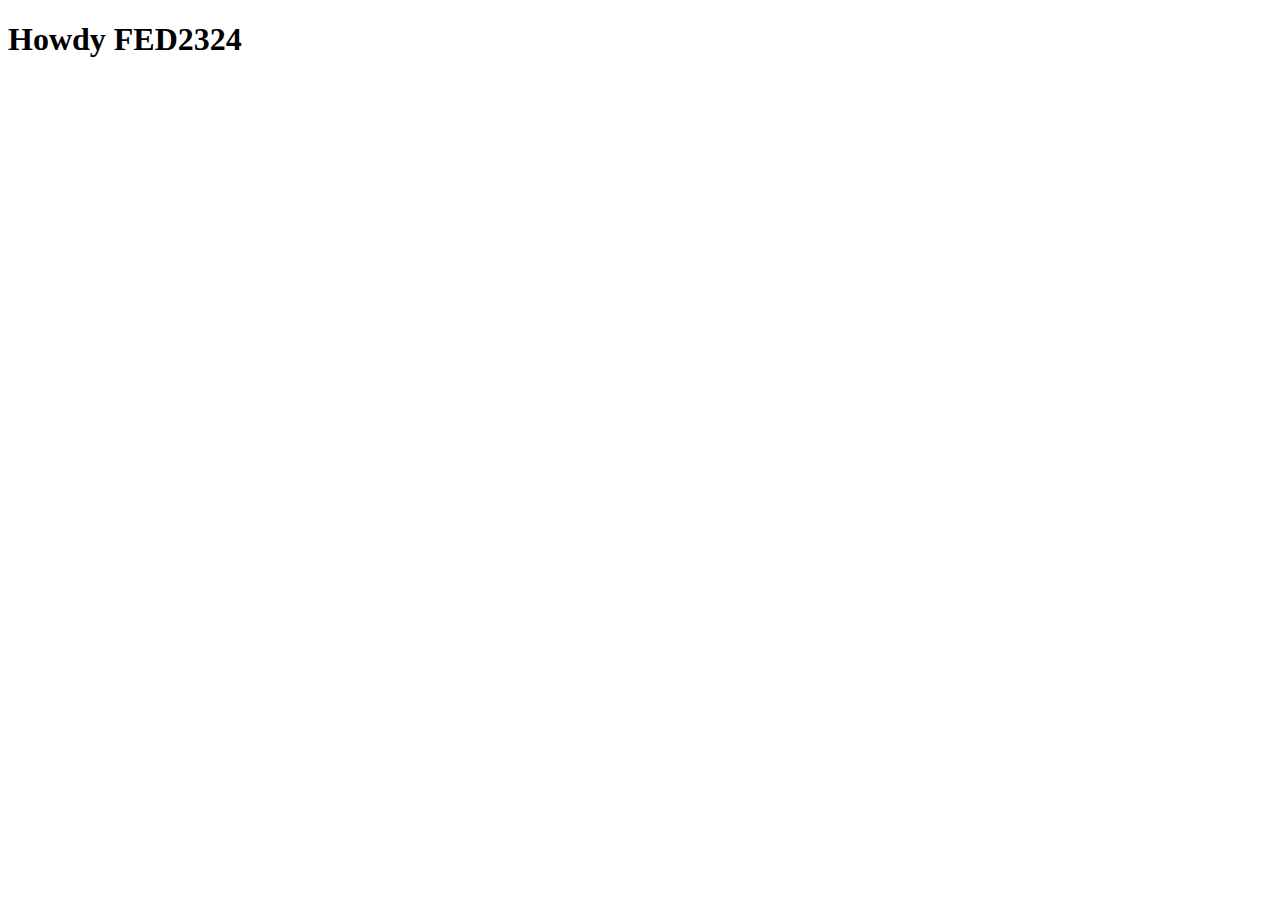
==== index.html @ 27d86e78 "Add files via upload" ====
<!doctype html>
<html lang="nl">
	
<head>
	<meta charset="UTF-8">
	<meta name="author" content="jouw naam">
	<meta name="viewport" content="width=device-width, initial-scale=1">
	
	<title>Howdy FED2324</title>
	
	<link href="styles/style.css" rel="stylesheet">
	<link rel="icon" type="image/svg+xml" href="images/favicon.svg">
</head>

<body>
	<h1>Howdy FED2324</h1>

	<script defer src="scripts/script.js"></script>
</body>
	
</html>
---- styles/style.css ----
/**************/
/* CSS REMEDY */
/**************/
*, *::after, *::before {
  box-sizing:border-box;  
}






/*********************/
/* CUSTOM PROPERTIES */
/*********************/
:root {
	/* startje */
	--color-text:#111;
	--color-background:#eee;
}





/****************/
/* JOUW STYLING */
/****************/

/* jouw code */
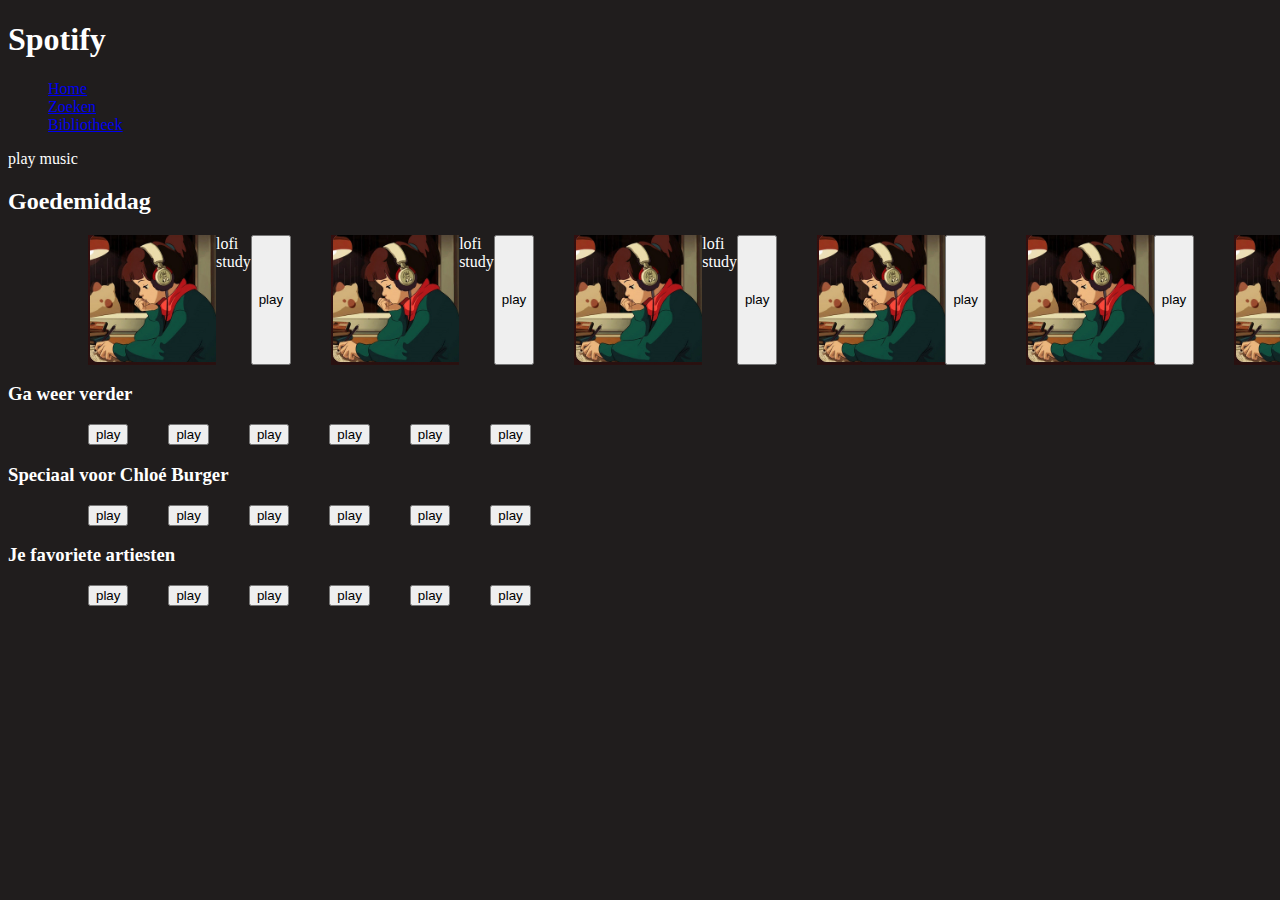
==== commit eef4ca8f: "Add files via upload" ====
--- a/index.html
+++ b/index.html
@@ -1,21 +1,182 @@
 <!doctype html>
 <html lang="nl">
-	
+
 <head>
 	<meta charset="UTF-8">
 	<meta name="author" content="jouw naam">
 	<meta name="viewport" content="width=device-width, initial-scale=1">
-	
-	<title>Howdy FED2324</title>
-	
+
+	<title>Spotify</title>
+
 	<link href="styles/style.css" rel="stylesheet">
 	<link rel="icon" type="image/svg+xml" href="images/favicon.svg">
 </head>
 
 <body>
-	<h1>Howdy FED2324</h1>
+	<header>
+		<h1>Spotify</h1>
+		<nav>
+			<ul>
+				<li>
+					<a href="Home">Home</a>
+				</li>
+				<li>
+					<a href="Zoeken">Zoeken</a>
+				</li>
+				<li>
+					<a href="Bibliotheek">Bibliotheek</a>
+				</li>
+			</ul>
+		</nav>
+		<nav>play music</nav>
+	</header>
+	<main>
+		<h2>Goedemiddag</h2>
+		
+		<ul>
+			<ul>
+				<li><a href="#"></a><img src="images/album-1.png" alt="album-cover-spotify">lofi study</li>
+				<li><button>play</button></li>
+			</ul>
+			<ul>
+				
+				<li><a href="#"></a><img src="images/album-1.png" alt="album-cover-spotify">lofi study</li>
+				<li><button>play</button></li>
+			</ul>
+			<ul>
+				
+				<li><a href="#"></a><img src="images/album-1.png" alt="album-cover-spotify">lofi study</li>
+				<li><button>play</button></li>
+			</ul>
+			<ul>
+				
+				<li><a href="#"></a><img src="images/album-1.png" alt="album-cover-spotify"></li>
+				<li><button>play</button></li>
+			</ul>
+			<ul>
+				
+				<li><a href="#"></a><img src="images/album-1.png" alt="album-cover-spotify"></li>
+				<li><button>play</button></li>
+			</ul>
+			<ul>
+				
+				<li><a href="#"></a><img src="images/album-1.png" alt="album-cover-spotify"></li>
+				<li><button>play</button></li>
+			</ul>
+		</ul>
+
+		<h3>Ga weer verder</h3>
+		<a href="alles weergeven"></a>
+		<ul>
+			<ul>
+				<img src="" alt="">
+				<li><a href="#"></a></li>
+				<li><button>play</button></li>
+			</ul>
+			<ul>
+				<img src="" alt="">
+				<li><a href="#"></a></li>
+				<li><button>play</button></li>
+			</ul>
+			<ul>
+				<img src="" alt="">
+				<li><a href="#"></a></li>
+				<li><button>play</button></li>
+			</ul>
+			<ul>
+				<img src="" alt="">
+				<li><a href="#"></a></li>
+				<li><button>play</button></li>
+			</ul>
+			<ul>
+				<img src="" alt="">
+				<li><a href="#"></a></li>
+				<li><button>play</button></li>
+			</ul>
+			<ul>
+				<img src="" alt="">
+				<li><a href="#"></a></li>
+				<li><button>play</button></li>
+			</ul>
+		</ul>
+
+		<h3>Speciaal voor Chloé Burger</h3>
+		<a href="alles weergeven"></a>
+		<ul>
+			<ul>
+				<img src="" alt="">
+				<li><a href="#"></a></li>
+				<li><button>play</button></li>
+			</ul>
+			<ul>
+				<img src="" alt="">
+				<li><a href="#"></a></li>
+				<li><button>play</button></li>
+			</ul>
+			<ul>
+				<img src="" alt="">
+				<li><a href="#"></a></li>
+				<li><button>play</button></li>
+			</ul>
+			<ul>
+				<img src="" alt="">
+				<li><a href="#"></a></li>
+				<li><button>play</button></li>
+			</ul>
+			<ul>
+				<img src="" alt="">
+				<li><a href="#"></a></li>
+				<li><button>play</button></li>
+			</ul>
+			<ul>
+				<img src="" alt="">
+				<li><a href="#"></a></li>
+				<li><button>play</button></li>
+			</ul>
+		</ul>
+
+		<h3>Je favoriete artiesten</h3>
+		<a href="alles weergeven"></a>
+		<ul>
+			<ul>
+				<img src="" alt="">
+				<li><a href="#"></a></li>
+				<li><button>play</button></li>
+			</ul>
+			<ul>
+				<img src="" alt="">
+				<li><a href="#"></a></li>
+				<li><button>play</button></li>
+			</ul>
+			<ul>
+				<img src="" alt="">
+				<li><a href="#"></a></li>
+				<li><button>play</button></li>
+			</ul>
+			<ul>
+				<img src="" alt="">
+				<li><a href="#"></a></li>
+				<li><button>play</button></li>
+			</ul>
+			<ul>
+				<img src="" alt="">
+				<li><a href="#"></a></li>
+				<li><button>play</button></li>
+			</ul>
+			<ul>
+				<img src="" alt="">
+				<li><a href="#"></a></li>
+				<li><button>play</button></li>
+			</ul>
+		</ul>
+
+	</main>
+	<footer>
+
+	</footer>
+
 
 	<script defer src="scripts/script.js"></script>
 </body>
-	
-</html>
+
+</html>--- a/styles/style.css
+++ b/styles/style.css
@@ -15,8 +15,9 @@
 /*********************/
 :root {
 	/* startje */
-	--color-text:#111;
-	--color-background:#eee;
+	--color-text:white;
+	--color-background:rgb(32, 29, 29);
+
 }
 
 
@@ -29,3 +30,24 @@
 
 /* jouw code */
 
+
+body {
+	background-color:var(--color-background);
+	color:var(--color-text);
+}
+
+
+main ul {
+	display: flex;
+}
+
+
+
+ul ul li {
+	display: flex;
+
+}
+
+li{
+	list-style-type: none;
+}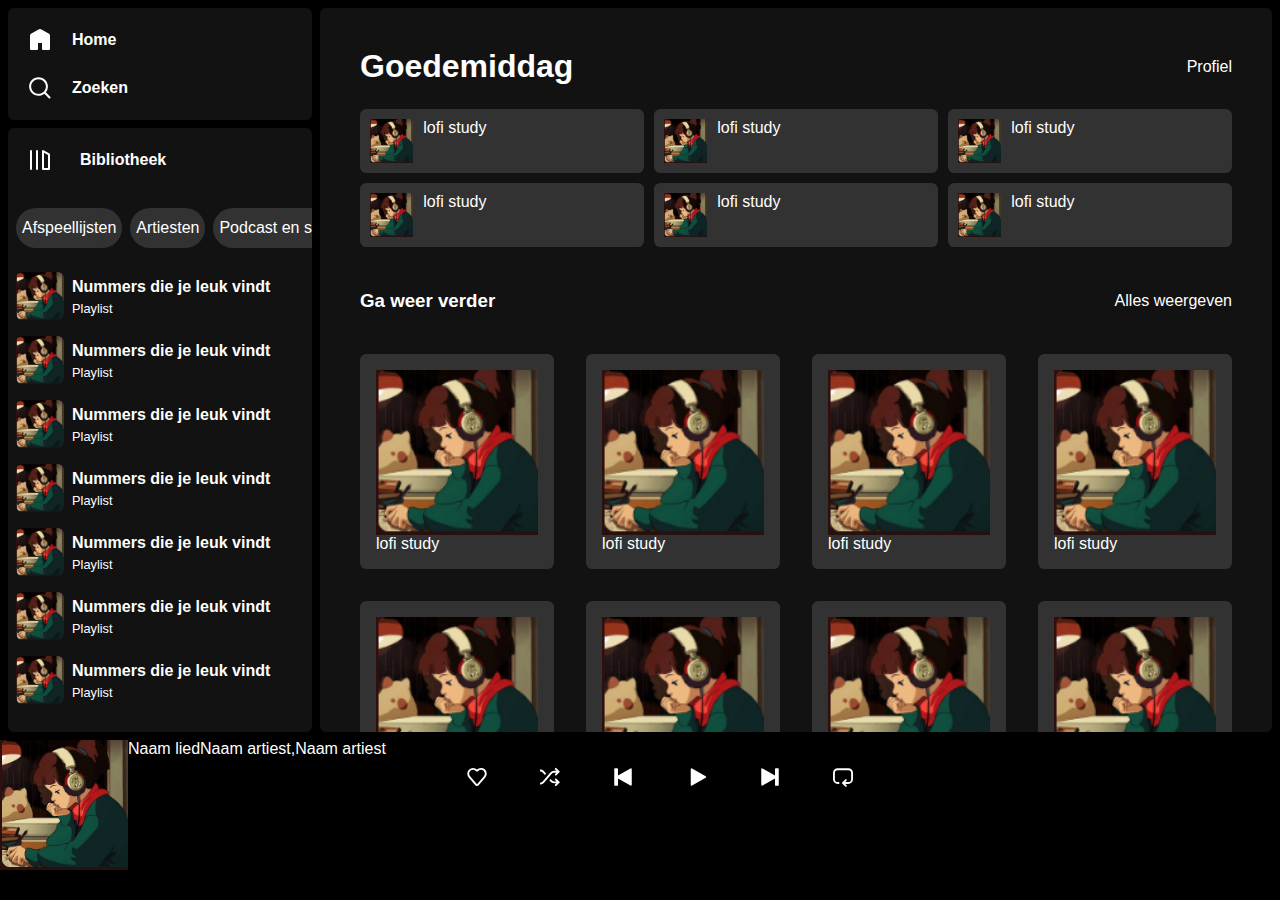
==== commit 716b4b0d: "Add files via upload" ====
--- a/index.html
+++ b/index.html
@@ -3,177 +3,840 @@
 
 <head>
 	<meta charset="UTF-8">
-	<meta name="author" content="jouw naam">
+	<meta name="author" content="Chloé Burger">
 	<meta name="viewport" content="width=device-width, initial-scale=1">
 
-	<title>Spotify</title>
+	<title>Spotify - Web Player: Music for everyone</title>
 
 	<link href="styles/style.css" rel="stylesheet">
 	<link rel="icon" type="image/svg+xml" href="images/favicon.svg">
 </head>
 
 <body>
+
+	<!--Profiel foto hieronder-->
+
+	<!--Profiel foto hierboven-->
 	<header>
-		<h1>Spotify</h1>
+
+
+		<!--<h1 class="visually-hidden">Spotify</h1>-->
 		<nav>
 			<ul>
-				<li>
-					<a href="Home">Home</a>
-				</li>
-				<li>
-					<a href="Zoeken">Zoeken</a>
-				</li>
-				<li>
-					<a href="Bibliotheek">Bibliotheek</a>
+				<!--Navigatie menu pagina's-->
+				<li>
+					<a href="Home">
+						<span>Home</span>
+						<svg data-encore-id="icon" role="img" aria-hidden="true"
+							class="Svg-sc-ytk21e-0 iYxpxA home-active-icon" viewBox="0 0 24 24">
+							<path
+								d="M13.5 1.515a3 3 0 0 0-3 0L3 5.845a2 2 0 0 0-1 1.732V21a1 1 0 0 0 1 1h6a1 1 0 0 0 1-1v-6h4v6a1 1 0 0 0 1 1h6a1 1 0 0 0 1-1V7.577a2 2 0 0 0-1-1.732l-7.5-4.33z">
+							</path>
+						</svg>
+					</a>
+				</li>
+				<li>
+					<a href="Zoeken">
+						<span>Zoeken</span>
+						<svg data-encore-id="icon" role="img" aria-hidden="true"
+							class="Svg-sc-ytk21e-0 iYxpxA search-icon" viewBox="0 0 24 24">
+							<path
+								d="M10.533 1.279c-5.18 0-9.407 4.14-9.407 9.279s4.226 9.279 9.407 9.279c2.234 0 4.29-.77 5.907-2.058l4.353 4.353a1 1 0 1 0 1.414-1.414l-4.344-4.344a9.157 9.157 0 0 0 2.077-5.816c0-5.14-4.226-9.28-9.407-9.28zm-7.407 9.279c0-4.006 3.302-7.28 7.407-7.28s7.407 3.274 7.407 7.28-3.302 7.279-7.407 7.279-7.407-3.273-7.407-7.28z">
+							</path>
+						</svg>
+					</a>
 				</li>
 			</ul>
 		</nav>
-		<nav>play music</nav>
-	</header>
-	<main>
-		<h2>Goedemiddag</h2>
-		
-		<ul>
+
+
+
+		<!-- Navigatie bibliotheek items-->
+		<nav>
+			<h2>
+				<span>Bibliotheek</span>
+				<svg data-encore-id="icon" role="img" aria-hidden="true" viewBox="0 0 24 24"
+					class="Svg-sc-ytk21e-0 iYxpxA">
+					<path
+						d="M14.5 2.134a1 1 0 0 1 1 0l6 3.464a1 1 0 0 1 .5.866V21a1 1 0 0 1-1 1h-6a1 1 0 0 1-1-1V3a1 1 0 0 1 .5-.866zM16 4.732V20h4V7.041l-4-2.309zM3 22a1 1 0 0 1-1-1V3a1 1 0 0 1 2 0v18a1 1 0 0 1-1 1zm6 0a1 1 0 0 1-1-1V3a1 1 0 0 1 2 0v18a1 1 0 0 1-1 1z">
+					</path>
+				</svg>
+			</h2>
+
 			<ul>
-				<li><a href="#"></a><img src="images/album-1.png" alt="album-cover-spotify">lofi study</li>
-				<li><button>play</button></li>
+				<li>
+					<button>Afspeellijsten</button>
+				</li>
+				<li>
+					<button>Artiesten</button>
+				</li>
+				<li>
+					<button>Podcast en shows</button>
+				</li>
+				<li>
+					<button>zoeken</button>
+				</li>
+				<li>
+					<button>Sorteren:</button>
+				</li>
 			</ul>
 			<ul>
-				
-				<li><a href="#"></a><img src="images/album-1.png" alt="album-cover-spotify">lofi study</li>
-				<li><button>play</button></li>
+				<li>
+
+					<a href="#">
+						<h3>Nummers die je leuk vindt</h3>
+						<p>Playlist </p>
+						<img src="images/album-1.png" alt="">
+					</a>
+				</li>
+				<li>
+
+					<a href="#">
+						<h3>Nummers die je leuk vindt</h3>
+						<p>Playlist </p>
+						<img src="images/album-1.png" alt="">
+					</a>
+				</li>
+				<li>
+
+					<a href="#">
+						<h3>Nummers die je leuk vindt</h3>
+						<p>Playlist </p>
+						<img src="images/album-1.png" alt="">
+					</a>
+				</li>
+				<li>
+
+					<a href="#">
+						<h3>Nummers die je leuk vindt</h3>
+						<p>Playlist </p>
+						<img src="images/album-1.png" alt="">
+					</a>
+				</li>
+				<li>
+
+					<a href="#">
+						<h3>Nummers die je leuk vindt</h3>
+						<p>Playlist </p>
+						<img src="images/album-1.png" alt="">
+					</a>
+				</li>
+				<li>
+					<a href="#">
+						<h3>Nummers die je leuk vindt</h3>
+						<p>Playlist </p>
+						<img src="images/album-1.png" alt="">
+					</a>
+				</li>
+				<li>
+					<a href="#">
+						<h3>Nummers die je leuk vindt</h3>
+						<p>Playlist </p>
+						<img src="images/album-1.png" alt="">
+					</a>
+				</li>
+				<li>
+					<a href="#">
+						<h3>Nummers die je leuk vindt</h3>
+						<p>Playlist </p>
+						<img src="images/album-1.png" alt="">
+					</a>
+				</li>
+				<li>
+					<a href="#">
+						<h3>Nummers die je leuk vindt</h3>
+						<p>Playlist </p>
+						<img src="images/album-1.png" alt="">
+					</a>
+				</li>
+				<li>
+					<a href="#">
+						<h3>Nummers die je leuk vindt</h3>
+						<p>Playlist </p>
+						<img src="images/album-1.png" alt="">
+					</a>
+				</li>
+				<li>
+					<a href="#">
+						<h3>Nummers die je leuk vindt</h3>
+						<p>Playlist </p>
+						<img src="images/album-1.png" alt="">
+					</a>
+				</li>
+				<li>
+					<a href="#">
+						<h3>Nummers die je leuk vindt</h3>
+						<p>Playlist </p>
+						<img src="images/album-1.png" alt="">
+					</a>
+				</li>
+				<li>
+
+					<a href="#">
+						<h3>Nummers die je leuk vindt</h3>
+						<p>Playlist </p>
+						<img src="images/album-1.png" alt="">
+					</a>
+				</li>
+				<li>
+
+					<a href="#">
+						<h3>Nummers die je leuk vindt</h3>
+						<p>Playlist </p>
+						<img src="images/album-1.png" alt="">
+					</a>
+				</li>
+				<li>
+
+					<a href="#">
+						<h3>Nummers die je leuk vindt</h3>
+						<p>Playlist </p>
+						<img src="images/album-1.png" alt="">
+					</a>
+				</li>
+				<li>
+
+					<a href="#">
+						<h3>Nummers die je leuk vindt</h3>
+						<p>Playlist </p>
+						<img src="images/album-1.png" alt="">
+					</a>
+				</li>
+				<li>
+
+					<a href="#">
+						<h3>Nummers die je leuk vindt</h3>
+						<p>Playlist </p>
+						<img src="images/album-1.png" alt="">
+					</a>
+				</li>
+				<li>
+
+					<a href="#">
+						<h3>Nummers die je leuk vindt</h3>
+						<p>Playlist </p>
+						<img src="images/album-1.png" alt="">
+					</a>
+				</li>
 			</ul>
-			<ul>
-				
-				<li><a href="#"></a><img src="images/album-1.png" alt="album-cover-spotify">lofi study</li>
-				<li><button>play</button></li>
-			</ul>
-			<ul>
-				
-				<li><a href="#"></a><img src="images/album-1.png" alt="album-cover-spotify"></li>
-				<li><button>play</button></li>
-			</ul>
-			<ul>
-				
-				<li><a href="#"></a><img src="images/album-1.png" alt="album-cover-spotify"></li>
-				<li><button>play</button></li>
-			</ul>
-			<ul>
-				
-				<li><a href="#"></a><img src="images/album-1.png" alt="album-cover-spotify"></li>
-				<li><button>play</button></li>
-			</ul>
+		</nav>
+
+
+	</header>
+
+
+	<main>
+		<!--dagdeel verandert aan de hand van de tijd-->
+		<div>
+			<h2>Goedemiddag</h2>
+			<a href="#">Profiel</a>
+		</div>
+
+		<ul>
+			<!--button werkt niet!!!!!!!!!-->
+			<li>
+				<a href="#"><img src="images/album-1.png" alt="album-cover-spotify">lofi study</a>
+				<button aria-label="play">
+
+					<svg data-encore-id="icon" role="img" aria-hidden="true" viewBox="0 0 16 16"
+						class="Svg-sc-ytk21e-0 kPpCsU">
+						<path
+							d="M3 1.713a.7.7 0 0 1 1.05-.607l10.89 6.288a.7.7 0 0 1 0 1.212L4.05 14.894A.7.7 0 0 1 3 14.288V1.713z">
+						</path>
+					</svg>
+				</button>
+			</li>
+
+			<li>
+				<a href="#"><img src="images/album-1.png" alt="album-cover-spotify">lofi study</a>
+				<button aria-label="play">
+
+					<svg data-encore-id="icon" role="img" aria-hidden="true" viewBox="0 0 16 16"
+						class="Svg-sc-ytk21e-0 kPpCsU">
+						<path
+							d="M3 1.713a.7.7 0 0 1 1.05-.607l10.89 6.288a.7.7 0 0 1 0 1.212L4.05 14.894A.7.7 0 0 1 3 14.288V1.713z">
+						</path>
+					</svg>
+				</button>
+			</li>
+
+			<li>
+				<a href="#"><img src="images/album-1.png" alt="album-cover-spotify">lofi study</a>
+				<button aria-label="play">
+					<svg data-encore-id="icon" role="img" aria-hidden="true" viewBox="0 0 16 16"
+						class="Svg-sc-ytk21e-0 kPpCsU">
+						<path
+							d="M3 1.713a.7.7 0 0 1 1.05-.607l10.89 6.288a.7.7 0 0 1 0 1.212L4.05 14.894A.7.7 0 0 1 3 14.288V1.713z">
+						</path>
+					</svg>
+				</button>
+			</li>
+			<li>
+				<a href="#"><img src="images/album-1.png" alt="album-cover-spotify">lofi study</a>
+				<button aria-label="play">
+					<svg data-encore-id="icon" role="img" aria-hidden="true" viewBox="0 0 16 16"
+						class="Svg-sc-ytk21e-0 kPpCsU">
+						<path
+							d="M3 1.713a.7.7 0 0 1 1.05-.607l10.89 6.288a.7.7 0 0 1 0 1.212L4.05 14.894A.7.7 0 0 1 3 14.288V1.713z">
+						</path>
+					</svg>
+				</button>
+			</li>
+
+			<li>
+				<a href="#"><img src="images/album-1.png" alt="album-cover-spotify">lofi study</a>
+				<button aria-label="play">
+					<svg data-encore-id="icon" role="img" aria-hidden="true" viewBox="0 0 16 16"
+						class="Svg-sc-ytk21e-0 kPpCsU">
+						<path
+							d="M3 1.713a.7.7 0 0 1 1.05-.607l10.89 6.288a.7.7 0 0 1 0 1.212L4.05 14.894A.7.7 0 0 1 3 14.288V1.713z">
+						</path>
+					</svg>
+				</button>
+			</li>
+
+			<li>
+				<a href="#"><img src="images/album-1.png" alt="album-cover-spotify">lofi study</a>
+				<button aria-label="play">
+					<svg data-encore-id="icon" role="img" aria-hidden="true" viewBox="0 0 16 16"
+						class="Svg-sc-ytk21e-0 kPpCsU">
+						<path
+							d="M3 1.713a.7.7 0 0 1 1.05-.607l10.89 6.288a.7.7 0 0 1 0 1.212L4.05 14.894A.7.7 0 0 1 3 14.288V1.713z">
+						</path>
+					</svg>
+				</button>
+			</li>
 		</ul>
 
-		<h3>Ga weer verder</h3>
-		<a href="alles weergeven"></a>
+		<!-- volgende albumoverzicht-->
+		<div>
+			<h3>
+				<a href="#">Ga weer verder</a>
+			</h3>
+			<a href="#">Alles weergeven</a>
+		</div>
+
 		<ul>
-			<ul>
-				<img src="" alt="">
-				<li><a href="#"></a></li>
-				<li><button>play</button></li>
-			</ul>
-			<ul>
-				<img src="" alt="">
-				<li><a href="#"></a></li>
-				<li><button>play</button></li>
-			</ul>
-			<ul>
-				<img src="" alt="">
-				<li><a href="#"></a></li>
-				<li><button>play</button></li>
-			</ul>
-			<ul>
-				<img src="" alt="">
-				<li><a href="#"></a></li>
-				<li><button>play</button></li>
-			</ul>
-			<ul>
-				<img src="" alt="">
-				<li><a href="#"></a></li>
-				<li><button>play</button></li>
-			</ul>
-			<ul>
-				<img src="" alt="">
-				<li><a href="#"></a></li>
-				<li><button>play</button></li>
-			</ul>
+			<li>
+				<a href="#"><img src="images/album-1.png" alt="album-cover-spotify">lofi study</a>
+
+				<button aria-label="play">
+					<svg data-encore-id="icon" role="img" aria-hidden="true" viewBox="0 0 16 16"
+						class="Svg-sc-ytk21e-0 kPpCsU">
+						<path
+							d="M3 1.713a.7.7 0 0 1 1.05-.607l10.89 6.288a.7.7 0 0 1 0 1.212L4.05 14.894A.7.7 0 0 1 3 14.288V1.713z">
+						</path>
+					</svg>
+				</button>
+			</li>
+
+			<li>
+				<a href="#"><img src="images/album-1.png" alt="album-cover-spotify">lofi study</a>
+				<button aria-label="play">
+					<svg data-encore-id="icon" role="img" aria-hidden="true" viewBox="0 0 16 16"
+						class="Svg-sc-ytk21e-0 kPpCsU">
+						<path
+							d="M3 1.713a.7.7 0 0 1 1.05-.607l10.89 6.288a.7.7 0 0 1 0 1.212L4.05 14.894A.7.7 0 0 1 3 14.288V1.713z">
+						</path>
+					</svg>
+				</button>
+			</li>
+
+			<li>
+				<a href="#"><img src="images/album-1.png" alt="album-cover-spotify">lofi study</a>
+				<button aria-label="play">
+					<svg data-encore-id="icon" role="img" aria-hidden="true" viewBox="0 0 16 16"
+						class="Svg-sc-ytk21e-0 kPpCsU">
+						<path
+							d="M3 1.713a.7.7 0 0 1 1.05-.607l10.89 6.288a.7.7 0 0 1 0 1.212L4.05 14.894A.7.7 0 0 1 3 14.288V1.713z">
+						</path>
+					</svg>
+				</button>
+			</li>
+
+			<li>
+				<a href="#"><img src="images/album-1.png" alt="album-cover-spotify">lofi study</a>
+				<button aria-label="play">
+					<svg data-encore-id="icon" role="img" aria-hidden="true" viewBox="0 0 16 16"
+						class="Svg-sc-ytk21e-0 kPpCsU">
+						<path
+							d="M3 1.713a.7.7 0 0 1 1.05-.607l10.89 6.288a.7.7 0 0 1 0 1.212L4.05 14.894A.7.7 0 0 1 3 14.288V1.713z">
+						</path>
+					</svg>
+				</button>
+			</li>
+
+			<li>
+				<a href="#"><img src="images/album-1.png" alt="album-cover-spotify">lofi study</a>
+				<button aria-label="play">
+					<svg data-encore-id="icon" role="img" aria-hidden="true" viewBox="0 0 16 16"
+						class="Svg-sc-ytk21e-0 kPpCsU">
+						<path
+							d="M3 1.713a.7.7 0 0 1 1.05-.607l10.89 6.288a.7.7 0 0 1 0 1.212L4.05 14.894A.7.7 0 0 1 3 14.288V1.713z">
+						</path>
+					</svg>
+				</button>
+			</li>
+
+			<li>
+				<a href="#"><img src="images/album-1.png" alt="album-cover-spotify">lofi study</a>
+				<button aria-label="play">
+					<svg data-encore-id="icon" role="img" aria-hidden="true" viewBox="0 0 16 16"
+						class="Svg-sc-ytk21e-0 kPpCsU">
+						<path
+							d="M3 1.713a.7.7 0 0 1 1.05-.607l10.89 6.288a.7.7 0 0 1 0 1.212L4.05 14.894A.7.7 0 0 1 3 14.288V1.713z">
+						</path>
+					</svg>
+				</button>
+			</li>
+			<li>
+				<a href="#"><img src="images/album-1.png" alt="album-cover-spotify">lofi study</a>
+				<button aria-label="play">
+					<svg data-encore-id="icon" role="img" aria-hidden="true" viewBox="0 0 16 16"
+						class="Svg-sc-ytk21e-0 kPpCsU">
+						<path
+							d="M3 1.713a.7.7 0 0 1 1.05-.607l10.89 6.288a.7.7 0 0 1 0 1.212L4.05 14.894A.7.7 0 0 1 3 14.288V1.713z">
+						</path>
+					</svg>
+				</button>
+			</li>
+			<li>
+				<a href="#"><img src="images/album-1.png" alt="album-cover-spotify">lofi study</a>
+				<button aria-label="play">
+					<svg data-encore-id="icon" role="img" aria-hidden="true" viewBox="0 0 16 16"
+						class="Svg-sc-ytk21e-0 kPpCsU">
+						<path
+							d="M3 1.713a.7.7 0 0 1 1.05-.607l10.89 6.288a.7.7 0 0 1 0 1.212L4.05 14.894A.7.7 0 0 1 3 14.288V1.713z">
+						</path>
+					</svg>
+				</button>
+			</li>
 		</ul>
 
-		<h3>Speciaal voor Chloé Burger</h3>
-		<a href="alles weergeven"></a>
+
+		<div>
+			<a href="#">Speciaal voor Chloé</a>
+
+			<a href="#">Alles weergeven</a>
+		</div>
+
 		<ul>
-			<ul>
-				<img src="" alt="">
-				<li><a href="#"></a></li>
-				<li><button>play</button></li>
-			</ul>
-			<ul>
-				<img src="" alt="">
-				<li><a href="#"></a></li>
-				<li><button>play</button></li>
-			</ul>
-			<ul>
-				<img src="" alt="">
-				<li><a href="#"></a></li>
-				<li><button>play</button></li>
-			</ul>
-			<ul>
-				<img src="" alt="">
-				<li><a href="#"></a></li>
-				<li><button>play</button></li>
-			</ul>
-			<ul>
-				<img src="" alt="">
-				<li><a href="#"></a></li>
-				<li><button>play</button></li>
-			</ul>
-			<ul>
-				<img src="" alt="">
-				<li><a href="#"></a></li>
-				<li><button>play</button></li>
-			</ul>
+			<li>
+				<a href="#"><img src="images/album-1.png" alt="album-cover-spotify">lofi study</a>
+				<button aria-label="play">
+					<svg data-encore-id="icon" role="img" aria-hidden="true" viewBox="0 0 16 16"
+						class="Svg-sc-ytk21e-0 kPpCsU">
+						<path
+							d="M3 1.713a.7.7 0 0 1 1.05-.607l10.89 6.288a.7.7 0 0 1 0 1.212L4.05 14.894A.7.7 0 0 1 3 14.288V1.713z">
+						</path>
+					</svg>
+				</button>
+			</li>
+
+			<li>
+				<a href="#"><img src="images/album-1.png" alt="album-cover-spotify">lofi study</a>
+				<button aria-label="play">
+					<svg data-encore-id="icon" role="img" aria-hidden="true" viewBox="0 0 16 16"
+						class="Svg-sc-ytk21e-0 kPpCsU">
+						<path
+							d="M3 1.713a.7.7 0 0 1 1.05-.607l10.89 6.288a.7.7 0 0 1 0 1.212L4.05 14.894A.7.7 0 0 1 3 14.288V1.713z">
+						</path>
+					</svg>
+				</button>
+			</li>
+
+			<li>
+				<a href="#"><img src="images/album-1.png" alt="album-cover-spotify">lofi study</a>
+				<button aria-label="play">
+					<svg data-encore-id="icon" role="img" aria-hidden="true" viewBox="0 0 16 16"
+						class="Svg-sc-ytk21e-0 kPpCsU">
+						<path
+							d="M3 1.713a.7.7 0 0 1 1.05-.607l10.89 6.288a.7.7 0 0 1 0 1.212L4.05 14.894A.7.7 0 0 1 3 14.288V1.713z">
+						</path>
+					</svg>
+				</button>
+			</li>
+
+			<li>
+				<a href="#"><img src="images/album-1.png" alt="album-cover-spotify">lofi study</a>
+				<button aria-label="play">
+					<svg data-encore-id="icon" role="img" aria-hidden="true" viewBox="0 0 16 16"
+						class="Svg-sc-ytk21e-0 kPpCsU">
+						<path
+							d="M3 1.713a.7.7 0 0 1 1.05-.607l10.89 6.288a.7.7 0 0 1 0 1.212L4.05 14.894A.7.7 0 0 1 3 14.288V1.713z">
+						</path>
+					</svg>
+				</button>
+			</li>
+
+			<li>
+				<a href="#"><img src="images/album-1.png" alt="album-cover-spotify">lofi study</a>
+				<button aria-label="play">
+					<svg data-encore-id="icon" role="img" aria-hidden="true" viewBox="0 0 16 16"
+						class="Svg-sc-ytk21e-0 kPpCsU">
+						<path
+							d="M3 1.713a.7.7 0 0 1 1.05-.607l10.89 6.288a.7.7 0 0 1 0 1.212L4.05 14.894A.7.7 0 0 1 3 14.288V1.713z">
+						</path>
+					</svg>
+				</button>
+			</li>
+
+			<li>
+				<a href="#"><img src="images/album-1.png" alt="album-cover-spotify">lofi study</a>
+				<button aria-label="play">
+					<svg data-encore-id="icon" role="img" aria-hidden="true" viewBox="0 0 16 16"
+						class="Svg-sc-ytk21e-0 kPpCsU">
+						<path
+							d="M3 1.713a.7.7 0 0 1 1.05-.607l10.89 6.288a.7.7 0 0 1 0 1.212L4.05 14.894A.7.7 0 0 1 3 14.288V1.713z">
+						</path>
+					</svg>
+				</button>
+			</li>
+
+			<li>
+				<a href="#"><img src="images/album-1.png" alt="album-cover-spotify">lofi study</a>
+				<button aria-label="play">
+					<svg data-encore-id="icon" role="img" aria-hidden="true" viewBox="0 0 16 16"
+						class="Svg-sc-ytk21e-0 kPpCsU">
+						<path
+							d="M3 1.713a.7.7 0 0 1 1.05-.607l10.89 6.288a.7.7 0 0 1 0 1.212L4.05 14.894A.7.7 0 0 1 3 14.288V1.713z">
+						</path>
+					</svg>
+				</button>
+			</li>
+
+			<li>
+				<a href="#"><img src="images/album-1.png" alt="album-cover-spotify">lofi study</a>
+				<button aria-label="play">
+					<svg data-encore-id="icon" role="img" aria-hidden="true" viewBox="0 0 16 16"
+						class="Svg-sc-ytk21e-0 kPpCsU">
+						<path
+							d="M3 1.713a.7.7 0 0 1 1.05-.607l10.89 6.288a.7.7 0 0 1 0 1.212L4.05 14.894A.7.7 0 0 1 3 14.288V1.713z">
+						</path>
+					</svg>
+				</button>
+			</li>
 		</ul>
 
-		<h3>Je favoriete artiesten</h3>
-		<a href="alles weergeven"></a>
+		<div>
+			<a href="#">Je favoriete artiesten</a>
+
+			<a href="#">Alles weergeven</a>
+		</div>
+
 		<ul>
-			<ul>
-				<img src="" alt="">
-				<li><a href="#"></a></li>
-				<li><button>play</button></li>
-			</ul>
-			<ul>
-				<img src="" alt="">
-				<li><a href="#"></a></li>
-				<li><button>play</button></li>
-			</ul>
-			<ul>
-				<img src="" alt="">
-				<li><a href="#"></a></li>
-				<li><button>play</button></li>
-			</ul>
-			<ul>
-				<img src="" alt="">
-				<li><a href="#"></a></li>
-				<li><button>play</button></li>
-			</ul>
-			<ul>
-				<img src="" alt="">
-				<li><a href="#"></a></li>
-				<li><button>play</button></li>
-			</ul>
-			<ul>
-				<img src="" alt="">
-				<li><a href="#"></a></li>
-				<li><button>play</button></li>
-			</ul>
+			<li>
+				<a href="#"><img src="images/album-1.png" alt="album-cover-spotify">lofi study</a>
+				<button aria-label="play">
+					<svg data-encore-id="icon" role="img" aria-hidden="true" viewBox="0 0 16 16"
+						class="Svg-sc-ytk21e-0 kPpCsU">
+						<path
+							d="M3 1.713a.7.7 0 0 1 1.05-.607l10.89 6.288a.7.7 0 0 1 0 1.212L4.05 14.894A.7.7 0 0 1 3 14.288V1.713z">
+						</path>
+					</svg>
+				</button>
+			</li>
+
+			<li>
+				<a href="#"><img src="images/album-1.png" alt="album-cover-spotify">lofi study</a>
+				<button aria-label="play">
+					<svg data-encore-id="icon" role="img" aria-hidden="true" viewBox="0 0 16 16"
+						class="Svg-sc-ytk21e-0 kPpCsU">
+						<path
+							d="M3 1.713a.7.7 0 0 1 1.05-.607l10.89 6.288a.7.7 0 0 1 0 1.212L4.05 14.894A.7.7 0 0 1 3 14.288V1.713z">
+						</path>
+					</svg>
+				</button>
+			</li>
+
+			<li>
+				<a href="#"><img src="images/album-1.png" alt="album-cover-spotify">lofi study</a>
+				<button aria-label="play">
+					<svg data-encore-id="icon" role="img" aria-hidden="true" viewBox="0 0 16 16"
+						class="Svg-sc-ytk21e-0 kPpCsU">
+						<path
+							d="M3 1.713a.7.7 0 0 1 1.05-.607l10.89 6.288a.7.7 0 0 1 0 1.212L4.05 14.894A.7.7 0 0 1 3 14.288V1.713z">
+						</path>
+					</svg>
+				</button>
+			</li>
+
+			<li>
+				<a href="#"><img src="images/album-1.png" alt="album-cover-spotify">lofi study</a>
+				<button aria-label="play">
+					<svg data-encore-id="icon" role="img" aria-hidden="true" viewBox="0 0 16 16"
+						class="Svg-sc-ytk21e-0 kPpCsU">
+						<path
+							d="M3 1.713a.7.7 0 0 1 1.05-.607l10.89 6.288a.7.7 0 0 1 0 1.212L4.05 14.894A.7.7 0 0 1 3 14.288V1.713z">
+						</path>
+					</svg>
+				</button>
+			</li>
+
+			<li>
+				<a href="#"><img src="images/album-1.png" alt="album-cover-spotify">lofi study</a>
+				<button aria-label="play">
+					<svg data-encore-id="icon" role="img" aria-hidden="true" viewBox="0 0 16 16"
+						class="Svg-sc-ytk21e-0 kPpCsU">
+						<path
+							d="M3 1.713a.7.7 0 0 1 1.05-.607l10.89 6.288a.7.7 0 0 1 0 1.212L4.05 14.894A.7.7 0 0 1 3 14.288V1.713z">
+						</path>
+					</svg>
+				</button>
+			</li>
+
+			<li>
+				<a href="#"><img src="images/album-1.png" alt="album-cover-spotify">lofi study</a>
+				<button aria-label="play">
+					<svg data-encore-id="icon" role="img" aria-hidden="true" viewBox="0 0 16 16"
+						class="Svg-sc-ytk21e-0 kPpCsU">
+						<path
+							d="M3 1.713a.7.7 0 0 1 1.05-.607l10.89 6.288a.7.7 0 0 1 0 1.212L4.05 14.894A.7.7 0 0 1 3 14.288V1.713z">
+						</path>
+					</svg>
+				</button>
+			</li>
+
+			<li>
+				<a href="#"><img src="images/album-1.png" alt="album-cover-spotify">lofi study</a>
+				<button aria-label="play">
+					<svg data-encore-id="icon" role="img" aria-hidden="true" viewBox="0 0 16 16"
+						class="Svg-sc-ytk21e-0 kPpCsU">
+						<path
+							d="M3 1.713a.7.7 0 0 1 1.05-.607l10.89 6.288a.7.7 0 0 1 0 1.212L4.05 14.894A.7.7 0 0 1 3 14.288V1.713z">
+						</path>
+					</svg>
+				</button>
+			</li>
+
+			<li>
+				<a href="#"><img src="images/album-1.png" alt="album-cover-spotify">lofi study</a>
+				<button aria-label="play">
+					<svg data-encore-id="icon" role="img" aria-hidden="true" viewBox="0 0 16 16"
+						class="Svg-sc-ytk21e-0 kPpCsU">
+						<path
+							d="M3 1.713a.7.7 0 0 1 1.05-.607l10.89 6.288a.7.7 0 0 1 0 1.212L4.05 14.894A.7.7 0 0 1 3 14.288V1.713z">
+						</path>
+					</svg>
+				</button>
+			</li>
 		</ul>
 
+		<footer>
+			<!--  5e ul lijst -->
+			<section>
+				<h3>Bedrijf</h3>
+				<ul>
+					<li>
+						<a href="#">Info</a>
+					</li>
+					<li>
+						<a href="#">Vacatures</a>
+					</li>
+					<li>
+						<a href="#">For the Record</a>
+					</li>
+				</ul>
+			</section>
+
+
+			<!--  6e ul lijst -->
+			<section>
+				<h3>Community's</h3>
+				<ul>
+					<li>
+						<a href="#">Artiestenservices</a>
+					</li>
+					<li>
+						<a href="#">Ontwikkelaars</a>
+					</li>
+					<li>
+						<a href="#">Reclame</a>
+					</li>
+					<li>
+						<a href="#">Investeerders</a>
+					</li>
+					<li>
+						<a href="#">Leveranciers</a>
+					</li>
+				</ul>
+			</section>
+
+
+			<!--  7e ul lijst -->
+			<section>
+				<h3>Handige links</h3>
+				<ul>
+					<li>
+						<a href="#">Ondersteuning</a>
+					</li>
+					<li>
+						<a href="#">Gratis mobiele app</a>
+					</li>
+				</ul>
+			</section>
+
+
+			<!--  8e ul lijst -->
+			<section>
+				<h3 class="visually-hidden">Social's</h3>
+				<ul>
+					<li>
+						<button>
+							<svg role="img" height="16" width="16" aria-hidden="true" viewBox="0 0 16 16"
+								data-encore-id="icon" class="Svg-sc-ytk21e-0 hOjEcl">
+								<path
+									d="M8 1.44c2.136 0 2.389.009 3.233.047.78.036 1.203.166 1.485.276.348.128.663.332.921.598.266.258.47.573.599.921.11.282.24.706.275 1.485.039.844.047 1.097.047 3.233s-.008 2.389-.047 3.232c-.035.78-.166 1.204-.275 1.486a2.654 2.654 0 01-1.518 1.518c-.282.11-.706.24-1.486.275-.843.039-1.097.047-3.233.047s-2.39-.008-3.232-.047c-.78-.035-1.204-.165-1.486-.275a2.477 2.477 0 01-.921-.599 2.477 2.477 0 01-.599-.92c-.11-.282-.24-.706-.275-1.486-.038-.844-.047-1.096-.047-3.232s.009-2.39.047-3.233c.036-.78.166-1.203.275-1.485.129-.348.333-.663.599-.921a2.49 2.49 0 01.92-.599c.283-.11.707-.24 1.487-.275.843-.038 1.096-.047 3.232-.047L8 1.441zm.001-1.442c-2.172 0-2.445.01-3.298.048-.854.04-1.435.176-1.943.373a3.928 3.928 0 00-1.417.923c-.407.4-.722.883-.923 1.417-.198.508-.333 1.09-.372 1.942C.01 5.552 0 5.826 0 8c0 2.172.01 2.445.048 3.298.04.853.174 1.433.372 1.941.2.534.516 1.017.923 1.417.4.407.883.722 1.417.923.508.198 1.09.333 1.942.372.852.039 1.126.048 3.299.048 2.172 0 2.445-.01 3.298-.048.853-.04 1.433-.174 1.94-.372a4.087 4.087 0 002.34-2.34c.199-.508.334-1.09.373-1.942.039-.851.048-1.125.048-3.298s-.01-2.445-.048-3.298c-.04-.853-.174-1.433-.372-1.94a3.924 3.924 0 00-.923-1.418A3.928 3.928 0 0013.24.42c-.508-.197-1.09-.333-1.942-.371-.851-.041-1.125-.05-3.298-.05l.001-.001z">
+								</path>
+								<path
+									d="M8 3.892a4.108 4.108 0 100 8.216 4.108 4.108 0 000-8.216zm0 6.775a2.668 2.668 0 110-5.335 2.668 2.668 0 010 5.335zm4.27-5.978a.96.96 0 100-1.92.96.96 0 000 1.92z">
+								</path>
+							</svg>
+						</button>
+					</li>
+					<li>
+						<button>
+							<svg role="img" height="16" width="16" aria-hidden="true" viewBox="0 0 16 16"
+								data-encore-id="icon" class="Svg-sc-ytk21e-0 hOjEcl">
+								<path
+									d="M13.54 3.889a2.968 2.968 0 001.333-1.683 5.937 5.937 0 01-1.929.738 2.992 2.992 0 00-.996-.706 2.98 2.98 0 00-1.218-.254 2.92 2.92 0 00-2.143.889 2.929 2.929 0 00-.889 2.15c0 .212.027.442.08.691a8.475 8.475 0 01-3.484-.932A8.536 8.536 0 011.532 2.54a2.993 2.993 0 00-.413 1.523c0 .519.12 1 .361 1.445.24.445.57.805.988 1.08a2.873 2.873 0 01-1.373-.374v.04c0 .725.23 1.365.69 1.92a2.97 2.97 0 001.739 1.048 2.937 2.937 0 01-1.365.056 2.94 2.94 0 001.063 1.5 2.945 2.945 0 001.77.603 5.944 5.944 0 01-3.77 1.302c-.243 0-.484-.016-.722-.048A8.414 8.414 0 005.15 14c.905 0 1.763-.12 2.572-.361.81-.24 1.526-.57 2.147-.988a9.044 9.044 0 001.683-1.46c.5-.556.911-1.155 1.234-1.798a9.532 9.532 0 00.738-1.988 8.417 8.417 0 00.246-2.429 6.177 6.177 0 001.508-1.563c-.56.249-1.14.407-1.738.476z">
+								</path>
+							</svg>
+						</button>
+					</li>
+					<li>
+						<button>
+							<svg role="img" height="16" width="16" aria-hidden="true" viewBox="0 0 16 16"
+								data-encore-id="icon" class="Svg-sc-ytk21e-0 haNxPq">
+								<path
+									d="M16 8a8 8 0 10-9.25 7.903v-5.59H4.719V8H6.75V6.237c0-2.005 1.194-3.112 3.022-3.112.875 0 1.79.156 1.79.156V5.25h-1.008c-.994 0-1.304.617-1.304 1.25V8h2.219l-.355 2.313H9.25v5.59A8.002 8.002 0 0016 8z">
+								</path>
+							</svg>
+						</button>
+					</li>
+				</ul>
+			</section>
+			<section>
+				<h3 class="visually-hidden">belangrijk gedoe</h3>
+				<ul>
+					<li>
+						<a href="#">Juridisch</a>
+					</li>
+					<li>
+						<a href="#">Privacycentrum</a>
+					</li>
+					<li>
+						<a href="#">Privacybeleid</a>
+					</li>
+					<li>
+						<a href="#">Cookie-instellingen</a>
+					</li>
+					<li>
+						<a href="#">Over advertenties</a>
+					</li>
+					<li>
+						<p>&copy; 2023 Spotify AB</p>
+					</li>
+					<li>
+						<a href="#">Toegankelijkheid</a>
+					</li>
+				</ul>
+			</section>
+
+		</footer>
+
+		<!--hier komt een lijn  -->
+
+
+
+
 	</main>
-	<footer>
-
-	</footer>
+
+	<form>
+		<!--extra pop up menu klikken album-->
+		<ul>
+			<li>
+				<img src="images/album-1.png" alt="album-cover-spotify"><a href="#">Naam lied</a>
+				<a href="#">Naam artiest,</a>
+				<a href=#">Naam artiest</a>
+			</li>
+		</ul>
+
+		<!--button in de vorm van een hart-->
+		<ul>
+			<li>
+				<button aria-checked="false" data-testid="add-button"
+					class="Button-sc-1dqy6lx-0 lhGroS control-button control-button-heart"
+					aria-label="Opslaan in Bibliotheek" data-encore-id="buttonTertiary">
+					<span aria-hidden="true" class="IconWrapper__Wrapper-sc-16usrgb-0 hYdsxw">
+						<svg data-encore-id="icon" role="img" aria-hidden="true" viewBox="0 0 16 16"
+							class="Svg-sc-ytk21e-0 kPpCsU">
+							<path
+								d="M1.69 2A4.582 4.582 0 0 1 8 2.023 4.583 4.583 0 0 1 11.88.817h.002a4.618 4.618 0 0 1 3.782 3.65v.003a4.543 4.543 0 0 1-1.011 3.84L9.35 14.629a1.765 1.765 0 0 1-2.093.464 1.762 1.762 0 0 1-.605-.463L1.348 8.309A4.582 4.582 0 0 1 1.689 2zm3.158.252A3.082 3.082 0 0 0 2.49 7.337l.005.005L7.8 13.664a.264.264 0 0 0 .311.069.262.262 0 0 0 .09-.069l5.312-6.33a3.043 3.043 0 0 0 .68-2.573 3.118 3.118 0 0 0-2.551-2.463 3.079 3.079 0 0 0-2.612.816l-.007.007a1.501 1.501 0 0 1-2.045 0l-.009-.008a3.082 3.082 0 0 0-2.121-.861z">
+							</path>
+						</svg>
+					</span>
+				</button>
+			</li>
+			<li>
+				<button aria-label="shuffle inschakelen">
+					<svg data-encore-id="icon" role="img" aria-hidden="true" viewBox="0 0 16 16"
+						class="Svg-sc-ytk21e-0 kPpCsU">
+						<path
+							d="M13.151.922a.75.75 0 1 0-1.06 1.06L13.109 3H11.16a3.75 3.75 0 0 0-2.873 1.34l-6.173 7.356A2.25 2.25 0 0 1 .39 12.5H0V14h.391a3.75 3.75 0 0 0 2.873-1.34l6.173-7.356a2.25 2.25 0 0 1 1.724-.804h1.947l-1.017 1.018a.75.75 0 0 0 1.06 1.06L15.98 3.75 13.15.922zM.391 3.5H0V2h.391c1.109 0 2.16.49 2.873 1.34L4.89 5.277l-.979 1.167-1.796-2.14A2.25 2.25 0 0 0 .39 3.5z">
+						</path>
+						<path
+							d="m7.5 10.723.98-1.167.957 1.14a2.25 2.25 0 0 0 1.724.804h1.947l-1.017-1.018a.75.75 0 1 1 1.06-1.06l2.829 2.828-2.829 2.828a.75.75 0 1 1-1.06-1.06L13.109 13H11.16a3.75 3.75 0 0 1-2.873-1.34l-.787-.938z">
+
+						</path>
+					</svg>
+				</button>
+			</li>
+			<li>
+				<button aria-label="vorige-nummer">
+					<svg data-encore-id="icon" role="img" aria-hidden="true" viewBox="0 0 16 16"
+						class="Svg-sc-ytk21e-0 kPpCsU">
+						<path
+							d="M3.3 1a.7.7 0 0 1 .7.7v5.15l9.95-5.744a.7.7 0 0 1 1.05.606v12.575a.7.7 0 0 1-1.05.607L4 9.149V14.3a.7.7 0 0 1-.7.7H1.7a.7.7 0 0 1-.7-.7V1.7a.7.7 0 0 1 .7-.7h1.6z">
+						</path>
+					</svg>
+				</button>
+			</li>
+			<li>
+				<button aria-label="control-button-playpause">
+					<svg data-encore-id="icon" role="img" aria-hidden="true" viewBox="0 0 16 16"
+						class="Svg-sc-ytk21e-0 kPpCsU">
+						<path
+							d="M3 1.713a.7.7 0 0 1 1.05-.607l10.89 6.288a.7.7 0 0 1 0 1.212L4.05 14.894A.7.7 0 0 1 3 14.288V1.713z">
+						</path>
+					</svg>
+				</button>
+			</li>
+			<li>
+				<button aria-label="volgende-nummer">
+					<svg data-encore-id="icon" role="img" aria-hidden="true" viewBox="0 0 16 16"
+						class="Svg-sc-ytk21e-0 kPpCsU">
+						<path
+							d="M12.7 1a.7.7 0 0 0-.7.7v5.15L2.05 1.107A.7.7 0 0 0 1 1.712v12.575a.7.7 0 0 0 1.05.607L12 9.149V14.3a.7.7 0 0 0 .7.7h1.6a.7.7 0 0 0 .7-.7V1.7a.7.7 0 0 0-.7-.7h-1.6z">
+						</path>
+					</svg>
+				</button>
+			</li>
+			<li>
+				<button aria-label="control-repeat">
+					<svg data-encore-id="icon" role="img" aria-hidden="true" viewBox="0 0 16 16"
+						class="Svg-sc-ytk21e-0 kPpCsU">
+						<path
+							d="M0 4.75A3.75 3.75 0 0 1 3.75 1h8.5A3.75 3.75 0 0 1 16 4.75v5a3.75 3.75 0 0 1-3.75 3.75H9.81l1.018 1.018a.75.75 0 1 1-1.06 1.06L6.939 12.75l2.829-2.828a.75.75 0 1 1 1.06 1.06L9.811 12h2.439a2.25 2.25 0 0 0 2.25-2.25v-5a2.25 2.25 0 0 0-2.25-2.25h-8.5A2.25 2.25 0 0 0 1.5 4.75v5A2.25 2.25 0 0 0 3.75 12H5v1.5H3.75A3.75 3.75 0 0 1 0 9.75v-5z">
+						</path>
+					</svg>
+				</button>
+			</li>
+		</ul>
+	</form>
+
+
+
 
 
 	<script defer src="scripts/script.js"></script>
--- a/styles/style.css
+++ b/styles/style.css
@@ -1,8 +1,10 @@
 /**************/
 /* CSS REMEDY */
 /**************/
-*, *::after, *::before {
-  box-sizing:border-box;  
+*,
+*::after,
+*::before {
+	box-sizing: border-box;
 }
 
 
@@ -15,14 +17,30 @@
 /*********************/
 :root {
 	/* startje */
-	--color-text:white;
-	--color-background:rgb(32, 29, 29);
-
-}
-
-
-
-
+	--color-background-root: rgb(0, 0, 0);
+	--color-background-raised: rgb(18, 18, 18, 1);
+
+	--color-hover: rgba(245, 243, 243, 0.303);
+
+	--text-subdued: rgb 167 167 167 1;
+	--album-top-color: rgb(179, 179, 179, 0.2);
+	--album-playbutton: rgb(30, 215, 96);
+
+	--text-color-title: rgb(255, 255, 255);
+	--fallback-fonts: Helvetica Neue, helvetica, arial, Hiragino Kaku Gothic Pro, Meiryo, MS Gothic;
+
+	--border-radius: 0.4em;
+	--border-radius-button: 2em;
+}
+
+html {
+	height: 100dvh;
+}
+
+.visually-hidden{
+	position: absolute;
+	left: -9999em;
+}
 
 /****************/
 /* JOUW STYLING */
@@ -30,24 +48,567 @@
 
 /* jouw code */
 
-
 body {
-	background-color:var(--color-background);
-	color:var(--color-text);
-}
-
-
-main ul {
+	height: 100dvh;
+	background-color: var(--color-background-root);
+	color: var(--color-text);
+	margin: 0;
+	display: grid;
+	grid-template-columns: 5em 1fr;
+	grid-template-rows: calc(100dvh - 10em) 10em;
+	color: var(--text-color-title)
+}
+
+
+header {
+	grid-column-start: 1;
+	grid-column-end: 2;
+	grid-row-start: 1;
+	grid-row-end: 2;
+	background-color: var(--color-background-root);
+	left: -1em;
+	padding: .5em;
+	display: grid;
+	gap: .5em;
+}
+
+header ul {
+	padding: 0;
+}
+
+
+nav ul li {
+	font-weight: 900;
+
+}
+
+/* nav 1 home en zoeken*/
+
+nav:first-of-type {
+	background-color: var(--color-background-raised);
+	border-radius: var(--border-radius);
+	padding: .5em;
+	font-family: var(--fallback-fonts);
+}
+
+header nav:nth-of-type(1) ul {
+	margin: 0;
+}
+
+
+header nav:nth-of-type(1) li a {
+	display: grid;
+	grid-template-columns: 3em;
+	grid-template-rows: 3em;
+	place-items: center;
+}
+
+
+header nav:nth-of-type(1) li a svg {
+	width: 1.5em;
+	fill: white;
+}
+
+
+header nav:nth-of-type(1) li a span {
+	position: absolute;
+	left: -999em;
+}
+
+
+/* nav 2 bibliotheek*/
+
+
+header nav:nth-of-type(2) h2 {
+	font-size: 1em;
+	display: grid;
+	grid-template-columns: 4em;
+	grid-template-rows: 4em;
+	place-items: center;
+	margin: 0;
+}
+
+
+header nav:nth-of-type(2) h2 span {
+	position: absolute;
+	left: -999em;
+}
+
+
+header nav:nth-of-type(2) h2 svg {
+	width: 1.5em;
+	fill: white;
+}
+
+
+header nav:nth-of-type(2) ul:nth-of-type(1) {
+	position: absolute;
+	left: -999em;
+}
+
+
+nav:nth-of-type(2) {
+	background-color: var(--color-background-raised);
+	border-radius: var(--border-radius);
+	font-family: var(--fallback-fonts);
+	height: calc(100vh - 8.5em - 10em);
+}
+
+
+header nav:nth-of-type(2) ul:nth-of-type(2) {
+	margin: 0;
+	height: calc(100vh - 8.5em - 4em - 10em);
+	overflow-y: auto;
+}
+
+
+header nav:nth-of-type(2) ul:nth-of-type(2) li {
+	position: relative;
+	font-weight: 300;
+	font-family: var(--fallback-fonts);
+}
+
+
+header nav:nth-of-type(2) ul:nth-of-type(2) a {
+	display: grid;
+	grid-template-columns: 3em;
+	grid-template-rows: 3em;
+	place-items: center;
+	padding: .5em;
+	border-top-left-radius: var(--border-radius);
+	border-bottom-left-radius: var(--border-radius);
+}
+
+header nav:nth-of-type(2) ul:nth-of-type(2) a:hover {
+	background-color: var(--color-hover);
+}
+
+
+header nav:nth-of-type(2) ul:nth-of-type(2) img {
+	height: 100%;
+	width: 100%;
+	border-radius: var(--border-radius);
+	display: block;
+}
+
+
+header nav:nth-of-type(2) ul:nth-of-type(2) h3,
+header nav:nth-of-type(2) ul:nth-of-type(2) p {
+	position: absolute;
+	left: -999em;
+}
+
+
+li {
+	list-style-type: none;
+}
+
+
+@media(width>52em) {
+	body {
+		grid-template-columns: 20em 1fr;
+
+	}
+
+	header nav:nth-of-type(1) li a {
+		grid-template-columns: 3em 1fr;
+		gap: .5em;
+	}
+
+	header nav:nth-of-type(1) li a span {
+		left: 0;
+		position: relative;
+		order: 1;
+		justify-self: start;
+	}
+
+
+	header nav:nth-of-type(2) {
+		width: 19em;
+	}
+
+	header nav:nth-of-type(2) h2 {
+		grid-template-columns: 4em 1fr;
+		gap: .5em;
+	}
+
+	header nav:nth-of-type(2) h2 span {
+		left: 0;
+		position: relative;
+		order: 1;
+		justify-self: start;
+	}
+
+
+
+	header nav:nth-of-type(2) ul:nth-of-type(1) {
+		display: flex;
+		overflow: auto;
+		left: 0;
+		position: relative;
+		gap: 0.5em;
+		padding: 0 .5em;
+	}
+
+	header nav:nth-of-type(2) ul:nth-of-type(1) li {
+		flex-shrink: 0;
+
+	}
+
+	header nav:nth-of-type(2) ul:nth-of-type(1) li button {
+		font: inherit;
+		font-weight: 400;
+		height: 2.5em;
+		appearance: none;
+		border: none;
+		border-radius: 1.5em;
+		background-color: var(--album-top-color);
+		color: var(--text-color-title);
+		cursor: pointer;
+	}
+
+	header nav:nth-of-type(2) ul:nth-of-type(1) li button:hover {
+		background-color: var(--color-hover);
+
+	}
+
+	header nav:nth-of-type(2) ul:nth-of-type(1) li button:active {
+		background-color: var(--album-top-color);
+
+	}
+
+	header nav:nth-of-type(2) ul:nth-of-type(2) {
+		height: calc(100vh - 8.5em - 4em - 4em - 12em);
+	}
+
+
+	header nav:nth-of-type(2) ul:nth-of-type(2) a {
+		grid-template-columns: 3em 1fr;
+		grid-template-rows: 1.5em 1.5em;
+		column-gap: .5em;
+	}
+
+	header nav:nth-of-type(2) ul:nth-of-type(2) a h3 {
+		left: 0;
+		position: relative;
+		order: 1;
+		justify-self: start;
+		font-size: 1em;
+		align-self: end;
+		margin: 0;
+	}
+
+	header nav:nth-of-type(2) ul:nth-of-type(2) a p {
+		left: 0;
+		position: relative;
+		order: 1;
+		justify-self: start;
+		font-size: .8em;
+		margin: 0;
+	}
+
+	header nav:nth-of-type(2) ul:nth-of-type(2) a img {
+		grid-column-start: 1;
+		grid-row-start: 1;
+		grid-row-end: 3;
+	}
+}
+
+
+main {
+	grid-column-start: 2;
+	grid-column-end: 3;
+	grid-row-start: 1;
+	grid-row-end: 2;
+	
+	display: grid;
+	gap:1.5em;
+
+	/* grid-template-rows: 4em 2em 1fr; */
+	overflow: scroll;
+	overflow-x: hidden;
+	border-radius: var(--border-radius);
+	background-color: var(--color-background-raised);
+	font-family: var(--fallback-fonts);
+	margin-top: .5em;
+	margin-right: .5em;
+	margin-bottom: .5em;
+
+	padding:2.5em;
+}
+ 
+main > div {
 	display: flex;
-}
-
-
-
-ul ul li {
+	justify-content: space-between;
+	align-items: center;
+}
+
+main h2 {
+	background-color: var(--color-background-raised);
+	margin: 0;
+	font-size: 2em;
+
+}
+
+
+main > ul:nth-of-type(1),
+main > section ul:nth-of-type(1) {
+	background-color: var(--color-background-raised);
+	margin:0;
+	padding:0;
+	display: grid;
+	grid-template-columns: repeat(auto-fit, minmax(min(13em, 100%), 1fr));
+	gap: .625em;
+}
+
+
+@media (width > 62em) {
+	main > ul:nth-of-type(1),
+	main > section ul:nth-of-type(1) {
+		grid-template-columns: repeat(3, 1fr);
+	}
+}
+
+
+/* main geluisterde albums overzicht */
+
+main ul:first-of-type li {
+	list-style-type: none;
+	position: relative;
 	display: flex;
-
-}
-
-li{
-	list-style-type: none;
-}+	align-items: center;
+}
+
+
+main > ul:first-of-type a,
+
+main > section ul:first-of-type a {
+	padding: 10px;
+	background-color: var(--album-top-color);
+	height: 4em;
+	border-radius: var(--border-radius);
+	display: flex;
+	gap: .625em;
+	flex-grow: 1;
+	margin: 0;
+}
+
+main ul:first-of-type a:hover {
+	background-color: var(--color-hover);
+}
+
+
+main ul:first-of-type button {
+	right: 0.9em;
+	position: absolute;
+	background-color: var(--album-playbutton);
+	border: none;
+	border-radius: 50%;
+	padding: 0;
+	box-shadow: -1px 4px 4px 2px rgba(0, 0, 0, 0.2);
+	cursor: pointer;
+	width: 2.5em;
+	aspect-ratio: 1/1;
+	fill: black;
+	transition-duration: 0.4s;
+	opacity: 0;
+	display: grid;
+	place-items: center;
+}
+
+main ul:first-of-type li:hover button,
+main ul:first-of-type button:focus {
+	opacity: 1;
+}
+
+main ul:first-of-type button svg {
+	width: 1em;
+}
+
+/* main lijst albums */
+
+main ul:nth-of-type(2),
+main ul:nth-of-type(3),
+main ul:nth-of-type(4) {
+	display: grid;
+	grid-template-columns: repeat(auto-fit, minmax(min(12em, 100%), 1fr));
+	padding:0;
+	margin:0;
+	gap: 2em;
+}
+
+@media (width > 72em) {
+	main ul:nth-of-type(2),
+	main ul:nth-of-type(3),
+	main ul:nth-of-type(4) {
+		grid-template-columns: repeat(4, 1fr);
+	}
+}
+
+main ul:nth-of-type(2) li,
+main ul:nth-of-type(3) li,
+main ul:nth-of-type(4) li {
+	position: relative;
+}
+
+
+main ul:nth-of-type(2) a,
+main ul:nth-of-type(3) a,
+main ul:nth-of-type(4) a {
+	background-color: var(--album-top-color);
+	flex-direction: column;
+	display: flex;
+}
+
+main ul:nth-of-type(2) a:hover,
+main ul:nth-of-type(3) a:hover,
+main ul:nth-of-type(4) a:hover {
+	background-color: var(--color-hover);
+}
+
+
+main ul:nth-of-type(2) li a,
+main ul:nth-of-type(3) li a,
+main ul:nth-of-type(4) li a {
+	padding: 1em;
+	border-radius: var(--border-radius);
+	flex-grow: 1;
+}
+
+
+
+main ul:nth-of-type(2) li img,
+main ul:nth-of-type(3) li img,
+main ul:nth-of-type(4) li img {
+	width: 100%;
+}
+
+
+main ul:nth-of-type(2) button,
+main ul:nth-of-type(3) button,
+main ul:nth-of-type(4) button {
+	right: 1.8em;
+	bottom: 3.2em;
+	position: absolute;
+	background-color: var(--album-playbutton);
+	border: none;
+	border-radius: 50%;
+	padding: 0;
+	box-shadow: -1px 4px 4px 2px rgba(0, 0, 0, 0.2);
+	cursor: pointer;
+	width: 3em;
+	aspect-ratio: 1/1;
+	fill: black;
+	transition-duration: 0.4s;
+	opacity: 0;
+	display: grid;
+	place-items: center;
+
+}
+
+main ul:nth-of-type(2) li:hover button,
+main ul:nth-of-type(2) button:focus,
+main ul:nth-of-type(3) li:hover button,
+main ul:nth-of-type(3) button:focus,
+main ul:nth-of-type(4) li:hover button,
+main ul:nth-of-type(4) button:focus {
+	opacity: 1;
+}
+
+main ul:nth-of-type(2) button svg,
+main ul:nth-of-type(3) button svg,
+main ul:nth-of-type(4) button svg {
+	width: 1.5em;
+}
+
+a {
+	text-decoration: none;
+	color: var(--text-color-title)
+}
+
+main section:first-of-type ul:nth-of-type(8) {
+	display: flex;
+	gap: 2em;
+}
+
+main section:first-of-type ul:nth-of-type(8) li button {
+	padding: 1em;
+	background-color: var(--album-top-color);
+	border-radius: 50%;
+	
+	place-items: center;
+	border: none;
+	display: grid;
+	fill: white;
+	cursor: pointer;
+}
+
+main footer {
+	display: flex;
+	flex-wrap:wrap;
+	gap: 1.5em;
+}
+
+main footer h3 {
+	margin: 0;
+}
+ 
+main footer ul{
+	margin: 0;
+	padding: 0;
+}
+
+main footer section:last-of-type {
+	width: 100%;
+
+}
+
+main footer section:last-of-type ul {
+display: flex;
+gap: .75em;
+flex-wrap: wrap;
+}
+
+
+
+form {
+	background-color: var(--color-background-muziek);
+	font-family: var(--fallback-fonts);
+	display: grid;
+	grid-template-columns: 25em 1fr;
+}
+
+form ul li{
+	display:flex;
+	align-items: flex-start;
+	flex-wrap: wrap;
+}
+
+form ul li:nth-of-type(1) {
+
+
+}
+
+form ul:nth-of-type(2) li button {
+	fill: white;
+	cursor: pointer;
+	padding: 2em;
+	background: transparent;
+	border: none;
+}
+
+form > ul:nth-of-type(1) {
+	margin: 0;
+	padding: 0;
+}
+
+
+form > ul:nth-of-type(2) {
+	display: flex;
+	margin: 0;
+}
+
+form button svg {
+	width: 1.5em;
+}
+
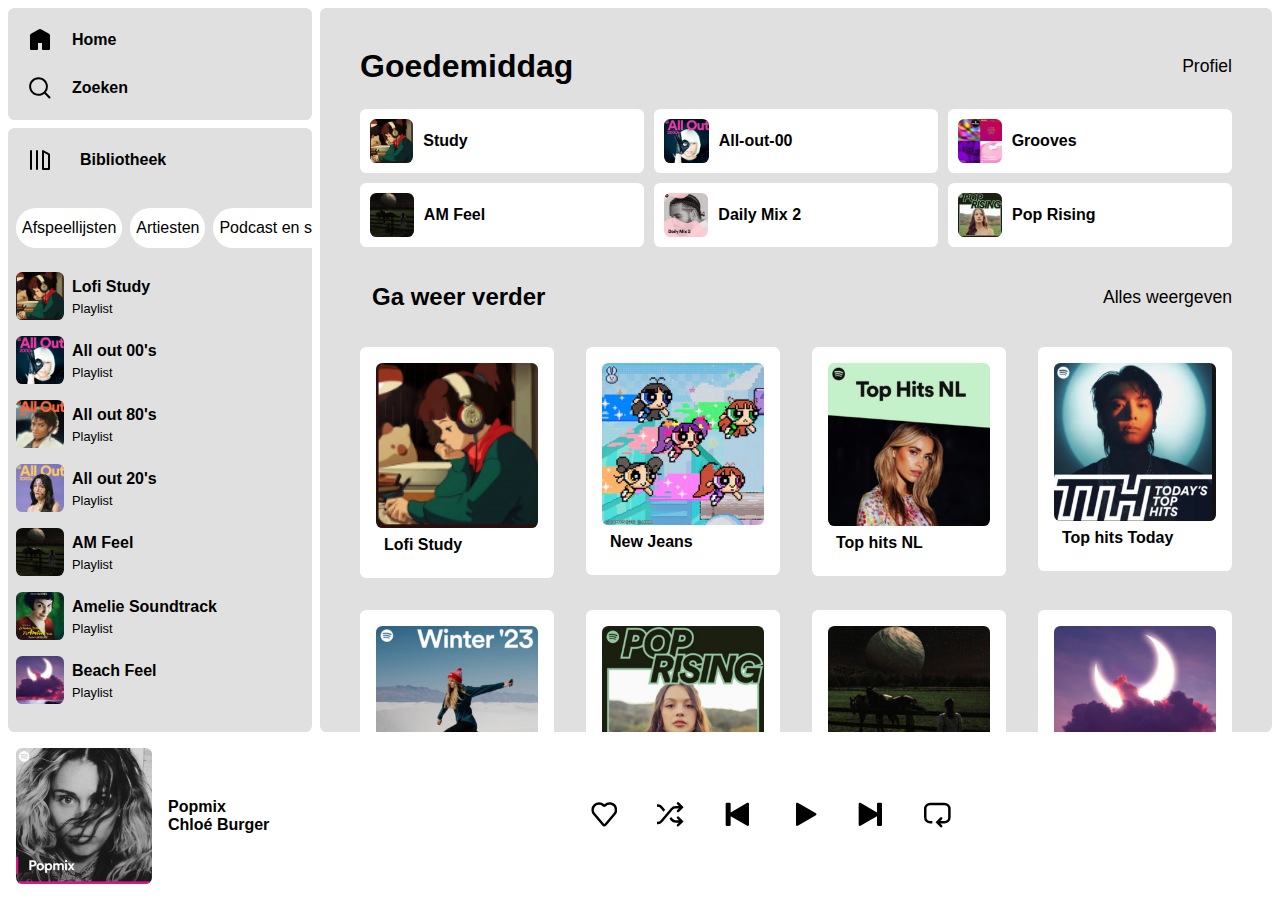
==== commit 3aede8b5: "Add files via upload" ====
--- a/index.html
+++ b/index.html
@@ -9,7 +9,9 @@
 	<title>Spotify - Web Player: Music for everyone</title>
 
 	<link href="styles/style.css" rel="stylesheet">
-	<link rel="icon" type="image/svg+xml" href="images/favicon.svg">
+	<link href="styles/home.css" rel="stylesheet">
+
+	<link rel="icon" type="image/svg+xml" href="images/spotify.png">
 </head>
 
 <body>
@@ -25,7 +27,7 @@
 			<ul>
 				<!--Navigatie menu pagina's-->
 				<li>
-					<a href="Home">
+					<a href="index.html">
 						<span>Home</span>
 						<svg data-encore-id="icon" role="img" aria-hidden="true"
 							class="Svg-sc-ytk21e-0 iYxpxA home-active-icon" viewBox="0 0 24 24">
@@ -36,7 +38,7 @@
 					</a>
 				</li>
 				<li>
-					<a href="Zoeken">
+					<a href="zoeken.html">
 						<span>Zoeken</span>
 						<svg data-encore-id="icon" role="img" aria-hidden="true"
 							class="Svg-sc-ytk21e-0 iYxpxA search-icon" viewBox="0 0 24 24">
@@ -65,26 +67,26 @@
 
 			<ul>
 				<li>
-					<button>Afspeellijsten</button>
-				</li>
-				<li>
-					<button>Artiesten</button>
-				</li>
-				<li>
-					<button>Podcast en shows</button>
-				</li>
-				<li>
-					<button>zoeken</button>
-				</li>
-				<li>
-					<button>Sorteren:</button>
+					<button aria-label="filter-afspeellijsten">Afspeellijsten</button>
+				</li>
+				<li>
+					<button aria-label="filter-artiesten">Artiesten</button>
+				</li>
+				<li>
+					<button aria-label="filter-podcast en shows">Podcast en shows</button>
+				</li>
+				<li>
+					<button aria-label="filter-zoeken">zoeken</button>
+				</li>
+				<li>
+					<button aria-label="filter-sorteren">Sorteren:</button>
 				</li>
 			</ul>
 			<ul>
 				<li>
 
 					<a href="#">
-						<h3>Nummers die je leuk vindt</h3>
+						<h3>Lofi Study</h3>
 						<p>Playlist </p>
 						<img src="images/album-1.png" alt="">
 					</a>
@@ -92,130 +94,130 @@
 				<li>
 
 					<a href="#">
-						<h3>Nummers die je leuk vindt</h3>
-						<p>Playlist </p>
-						<img src="images/album-1.png" alt="">
-					</a>
-				</li>
-				<li>
-
-					<a href="#">
-						<h3>Nummers die je leuk vindt</h3>
-						<p>Playlist </p>
-						<img src="images/album-1.png" alt="">
-					</a>
-				</li>
-				<li>
-
-					<a href="#">
-						<h3>Nummers die je leuk vindt</h3>
-						<p>Playlist </p>
-						<img src="images/album-1.png" alt="">
-					</a>
-				</li>
-				<li>
-
-					<a href="#">
-						<h3>Nummers die je leuk vindt</h3>
-						<p>Playlist </p>
-						<img src="images/album-1.png" alt="">
-					</a>
-				</li>
-				<li>
-					<a href="#">
-						<h3>Nummers die je leuk vindt</h3>
-						<p>Playlist </p>
-						<img src="images/album-1.png" alt="">
-					</a>
-				</li>
-				<li>
-					<a href="#">
-						<h3>Nummers die je leuk vindt</h3>
-						<p>Playlist </p>
-						<img src="images/album-1.png" alt="">
-					</a>
-				</li>
-				<li>
-					<a href="#">
-						<h3>Nummers die je leuk vindt</h3>
-						<p>Playlist </p>
-						<img src="images/album-1.png" alt="">
-					</a>
-				</li>
-				<li>
-					<a href="#">
-						<h3>Nummers die je leuk vindt</h3>
-						<p>Playlist </p>
-						<img src="images/album-1.png" alt="">
-					</a>
-				</li>
-				<li>
-					<a href="#">
-						<h3>Nummers die je leuk vindt</h3>
-						<p>Playlist </p>
-						<img src="images/album-1.png" alt="">
-					</a>
-				</li>
-				<li>
-					<a href="#">
-						<h3>Nummers die je leuk vindt</h3>
-						<p>Playlist </p>
-						<img src="images/album-1.png" alt="">
-					</a>
-				</li>
-				<li>
-					<a href="#">
-						<h3>Nummers die je leuk vindt</h3>
-						<p>Playlist </p>
-						<img src="images/album-1.png" alt="">
-					</a>
-				</li>
-				<li>
-
-					<a href="#">
-						<h3>Nummers die je leuk vindt</h3>
-						<p>Playlist </p>
-						<img src="images/album-1.png" alt="">
-					</a>
-				</li>
-				<li>
-
-					<a href="#">
-						<h3>Nummers die je leuk vindt</h3>
-						<p>Playlist </p>
-						<img src="images/album-1.png" alt="">
-					</a>
-				</li>
-				<li>
-
-					<a href="#">
-						<h3>Nummers die je leuk vindt</h3>
-						<p>Playlist </p>
-						<img src="images/album-1.png" alt="">
-					</a>
-				</li>
-				<li>
-
-					<a href="#">
-						<h3>Nummers die je leuk vindt</h3>
-						<p>Playlist </p>
-						<img src="images/album-1.png" alt="">
-					</a>
-				</li>
-				<li>
-
-					<a href="#">
-						<h3>Nummers die je leuk vindt</h3>
-						<p>Playlist </p>
-						<img src="images/album-1.png" alt="">
-					</a>
-				</li>
-				<li>
-
-					<a href="#">
-						<h3>Nummers die je leuk vindt</h3>
-						<p>Playlist </p>
-						<img src="images/album-1.png" alt="">
+						<h3>All out 00's</h3>
+						<p>Playlist </p>
+						<img src="images/all-out-00.png" alt="">
+					</a>
+				</li>
+				<li>
+
+					<a href="#">
+						<h3>All out 80's</h3>
+						<p>Playlist </p>
+						<img src="images/all-out-80.png" alt="">
+					</a>
+				</li>
+				<li>
+
+					<a href="#">
+						<h3>All out 20's</h3>
+						<p>Playlist </p>
+						<img src="images/all-out-2020.png" alt="">
+					</a>
+				</li>
+				<li>
+
+					<a href="#">
+						<h3>AM Feel</h3>
+						<p>Playlist </p>
+						<img src="images/am-feel.png" alt="">
+					</a>
+				</li>
+				<li>
+					<a href="#">
+						<h3>Amelie Soundtrack</h3>
+						<p>Playlist </p>
+						<img src="images/amelie-soundtrack.png" alt="">
+					</a>
+				</li>
+				<li>
+					<a href="#">
+						<h3>Beach Feel</h3>
+						<p>Playlist </p>
+						<img src="images/beach-feel.png" alt="">
+					</a>
+				</li>
+				<li>
+					<a href="#">
+						<h3>Daily Mix 2</h3>
+						<p>Playlist </p>
+						<img src="images/daily-mix-2.png" alt="">
+					</a>
+				</li>
+				<li>
+					<a href="#">
+						<h3>Disco Dance</h3>
+						<p>Playlist </p>
+						<img src="images/disco-dance.png" alt="">
+					</a>
+				</li>
+				<li>
+					<a href="#">
+						<h3>Feel Good</h3>
+						<p>Playlist </p>
+						<img src="images/feel-good.png" alt="">
+					</a>
+				</li>
+				<li>
+					<a href="#">
+						<h3>Grooves</h3>
+						<p>Playlist </p>
+						<img src="images/grooves.png" alt="">
+					</a>
+				</li>
+				<li>
+					<a href="#">
+						<h3>New Jeans album</h3>
+						<p>Playlist </p>
+						<img src="images/new-jeans-album.png" alt="">
+					</a>
+				</li>
+				<li>
+
+					<a href="#">
+						<h3>Pop Rising</h3>
+						<p>Playlist </p>
+						<img src="images/pop-rising.png" alt="">
+					</a>
+				</li>
+				<li>
+
+					<a href="#">
+						<h3>Popmix</h3>
+						<p>Playlist </p>
+						<img src="images/popmix.png" alt="">
+					</a>
+				</li>
+				<li>
+
+					<a href="#">
+						<h3>Study Vibe</h3>
+						<p>Playlist </p>
+						<img src="images/study-vibe.png" alt="">
+					</a>
+				</li>
+				<li>
+
+					<a href="#">
+						<h3>Summer Feel</h3>
+						<p>Playlist </p>
+						<img src="images/summer-feel.png" alt="">
+					</a>
+				</li>
+				<li>
+
+					<a href="#">
+						<h3>Top hits NL</h3>
+						<p>Playlist </p>
+						<img src="images/top-hits-nl.png" alt="">
+					</a>
+				</li>
+				<li>
+
+					<a href="#">
+						<h3>Top hits Today</h3>
+						<p>Playlist </p>
+						<img src="images/top-hits-today.png" alt="">
 					</a>
 				</li>
 			</ul>
@@ -228,75 +230,80 @@
 	<main>
 		<!--dagdeel verandert aan de hand van de tijd-->
 		<div>
-			<h2>Goedemiddag</h2>
+			<h2>Goede&shy;middag</h2>
 			<a href="#">Profiel</a>
 		</div>
 
 		<ul>
-			<!--button werkt niet!!!!!!!!!-->
-			<li>
-				<a href="#"><img src="images/album-1.png" alt="album-cover-spotify">lofi study</a>
-				<button aria-label="play">
-
-					<svg data-encore-id="icon" role="img" aria-hidden="true" viewBox="0 0 16 16"
-						class="Svg-sc-ytk21e-0 kPpCsU">
-						<path
-							d="M3 1.713a.7.7 0 0 1 1.05-.607l10.89 6.288a.7.7 0 0 1 0 1.212L4.05 14.894A.7.7 0 0 1 3 14.288V1.713z">
-						</path>
-					</svg>
-				</button>
-			</li>
-
-			<li>
-				<a href="#"><img src="images/album-1.png" alt="album-cover-spotify">lofi study</a>
-				<button aria-label="play">
-
-					<svg data-encore-id="icon" role="img" aria-hidden="true" viewBox="0 0 16 16"
-						class="Svg-sc-ytk21e-0 kPpCsU">
-						<path
-							d="M3 1.713a.7.7 0 0 1 1.05-.607l10.89 6.288a.7.7 0 0 1 0 1.212L4.05 14.894A.7.7 0 0 1 3 14.288V1.713z">
-						</path>
-					</svg>
-				</button>
-			</li>
-
-			<li>
-				<a href="#"><img src="images/album-1.png" alt="album-cover-spotify">lofi study</a>
-				<button aria-label="play">
-					<svg data-encore-id="icon" role="img" aria-hidden="true" viewBox="0 0 16 16"
-						class="Svg-sc-ytk21e-0 kPpCsU">
-						<path
-							d="M3 1.713a.7.7 0 0 1 1.05-.607l10.89 6.288a.7.7 0 0 1 0 1.212L4.05 14.894A.7.7 0 0 1 3 14.288V1.713z">
-						</path>
-					</svg>
-				</button>
-			</li>
-			<li>
-				<a href="#"><img src="images/album-1.png" alt="album-cover-spotify">lofi study</a>
-				<button aria-label="play">
-					<svg data-encore-id="icon" role="img" aria-hidden="true" viewBox="0 0 16 16"
-						class="Svg-sc-ytk21e-0 kPpCsU">
-						<path
-							d="M3 1.713a.7.7 0 0 1 1.05-.607l10.89 6.288a.7.7 0 0 1 0 1.212L4.05 14.894A.7.7 0 0 1 3 14.288V1.713z">
-						</path>
-					</svg>
-				</button>
-			</li>
-
-			<li>
-				<a href="#"><img src="images/album-1.png" alt="album-cover-spotify">lofi study</a>
-				<button aria-label="play">
-					<svg data-encore-id="icon" role="img" aria-hidden="true" viewBox="0 0 16 16"
-						class="Svg-sc-ytk21e-0 kPpCsU">
-						<path
-							d="M3 1.713a.7.7 0 0 1 1.05-.607l10.89 6.288a.7.7 0 0 1 0 1.212L4.05 14.894A.7.7 0 0 1 3 14.288V1.713z">
-						</path>
-					</svg>
-				</button>
-			</li>
-
-			<li>
-				<a href="#"><img src="images/album-1.png" alt="album-cover-spotify">lofi study</a>
+			<li>
+				<a href="#"><img src="images/album-1.png" alt="album-cover-spotify">
+					<span>Study</span>
+				</a>
+				<button aria-label="play">
+
+					<svg data-encore-id="icon" role="img" aria-hidden="true" viewBox="0 0 16 16"
+						class="Svg-sc-ytk21e-0 kPpCsU">
+						<path
+							d="M3 1.713a.7.7 0 0 1 1.05-.607l10.89 6.288a.7.7 0 0 1 0 1.212L4.05 14.894A.7.7 0 0 1 3 14.288V1.713z">
+						</path>
+					</svg>
+				</button>
+			</li>
+
+			<li>
+				<a href="#"><img src="images/all-out-00.png" alt="album-cover-spotify">
+					<span>All-out-00</span>
+				</a>
+				<button aria-label="play">
+
+					<svg data-encore-id="icon" role="img" aria-hidden="true" viewBox="0 0 16 16"
+						class="Svg-sc-ytk21e-0 kPpCsU">
+						<path
+							d="M3 1.713a.7.7 0 0 1 1.05-.607l10.89 6.288a.7.7 0 0 1 0 1.212L4.05 14.894A.7.7 0 0 1 3 14.288V1.713z">
+						</path>
+					</svg>
+				</button>
+			</li>
+
+			<li>
+				<a href="#"><img src="images/grooves.png" alt="album-cover-spotify">
+					<span>Grooves</span>
+				</a>
+				<button aria-label="play">
+					<svg data-encore-id="icon" role="img" aria-hidden="true" viewBox="0 0 16 16"
+						class="Svg-sc-ytk21e-0 kPpCsU">
+						<path
+							d="M3 1.713a.7.7 0 0 1 1.05-.607l10.89 6.288a.7.7 0 0 1 0 1.212L4.05 14.894A.7.7 0 0 1 3 14.288V1.713z">
+						</path>
+					</svg>
+				</button>
+			</li>
+			<li>
+				<a href="#"><img src="images/am-feel.png" alt="album-cover-spotify"><span>AM Feel</span></a>
+				<button aria-label="play">
+					<svg data-encore-id="icon" role="img" aria-hidden="true" viewBox="0 0 16 16"
+						class="Svg-sc-ytk21e-0 kPpCsU">
+						<path
+							d="M3 1.713a.7.7 0 0 1 1.05-.607l10.89 6.288a.7.7 0 0 1 0 1.212L4.05 14.894A.7.7 0 0 1 3 14.288V1.713z">
+						</path>
+					</svg>
+				</button>
+			</li>
+
+			<li>
+				<a href="#"><img src="images/daily-mix-2.png" alt="album-cover-spotify"><span>Daily Mix 2</span></a>
+				<button aria-label="play">
+					<svg data-encore-id="icon" role="img" aria-hidden="true" viewBox="0 0 16 16"
+						class="Svg-sc-ytk21e-0 kPpCsU">
+						<path
+							d="M3 1.713a.7.7 0 0 1 1.05-.607l10.89 6.288a.7.7 0 0 1 0 1.212L4.05 14.894A.7.7 0 0 1 3 14.288V1.713z">
+						</path>
+					</svg>
+				</button>
+			</li>
+
+			<li>
+				<a href="#"><img src="images/pop-rising.png" alt="album-cover-spotify"><span>Pop Rising</span></a>
 				<button aria-label="play">
 					<svg data-encore-id="icon" role="img" aria-hidden="true" viewBox="0 0 16 16"
 						class="Svg-sc-ytk21e-0 kPpCsU">
@@ -318,90 +325,90 @@
 
 		<ul>
 			<li>
-				<a href="#"><img src="images/album-1.png" alt="album-cover-spotify">lofi study</a>
-
-				<button aria-label="play">
-					<svg data-encore-id="icon" role="img" aria-hidden="true" viewBox="0 0 16 16"
-						class="Svg-sc-ytk21e-0 kPpCsU">
-						<path
-							d="M3 1.713a.7.7 0 0 1 1.05-.607l10.89 6.288a.7.7 0 0 1 0 1.212L4.05 14.894A.7.7 0 0 1 3 14.288V1.713z">
-						</path>
-					</svg>
-				</button>
-			</li>
-
-			<li>
-				<a href="#"><img src="images/album-1.png" alt="album-cover-spotify">lofi study</a>
-				<button aria-label="play">
-					<svg data-encore-id="icon" role="img" aria-hidden="true" viewBox="0 0 16 16"
-						class="Svg-sc-ytk21e-0 kPpCsU">
-						<path
-							d="M3 1.713a.7.7 0 0 1 1.05-.607l10.89 6.288a.7.7 0 0 1 0 1.212L4.05 14.894A.7.7 0 0 1 3 14.288V1.713z">
-						</path>
-					</svg>
-				</button>
-			</li>
-
-			<li>
-				<a href="#"><img src="images/album-1.png" alt="album-cover-spotify">lofi study</a>
-				<button aria-label="play">
-					<svg data-encore-id="icon" role="img" aria-hidden="true" viewBox="0 0 16 16"
-						class="Svg-sc-ytk21e-0 kPpCsU">
-						<path
-							d="M3 1.713a.7.7 0 0 1 1.05-.607l10.89 6.288a.7.7 0 0 1 0 1.212L4.05 14.894A.7.7 0 0 1 3 14.288V1.713z">
-						</path>
-					</svg>
-				</button>
-			</li>
-
-			<li>
-				<a href="#"><img src="images/album-1.png" alt="album-cover-spotify">lofi study</a>
-				<button aria-label="play">
-					<svg data-encore-id="icon" role="img" aria-hidden="true" viewBox="0 0 16 16"
-						class="Svg-sc-ytk21e-0 kPpCsU">
-						<path
-							d="M3 1.713a.7.7 0 0 1 1.05-.607l10.89 6.288a.7.7 0 0 1 0 1.212L4.05 14.894A.7.7 0 0 1 3 14.288V1.713z">
-						</path>
-					</svg>
-				</button>
-			</li>
-
-			<li>
-				<a href="#"><img src="images/album-1.png" alt="album-cover-spotify">lofi study</a>
-				<button aria-label="play">
-					<svg data-encore-id="icon" role="img" aria-hidden="true" viewBox="0 0 16 16"
-						class="Svg-sc-ytk21e-0 kPpCsU">
-						<path
-							d="M3 1.713a.7.7 0 0 1 1.05-.607l10.89 6.288a.7.7 0 0 1 0 1.212L4.05 14.894A.7.7 0 0 1 3 14.288V1.713z">
-						</path>
-					</svg>
-				</button>
-			</li>
-
-			<li>
-				<a href="#"><img src="images/album-1.png" alt="album-cover-spotify">lofi study</a>
-				<button aria-label="play">
-					<svg data-encore-id="icon" role="img" aria-hidden="true" viewBox="0 0 16 16"
-						class="Svg-sc-ytk21e-0 kPpCsU">
-						<path
-							d="M3 1.713a.7.7 0 0 1 1.05-.607l10.89 6.288a.7.7 0 0 1 0 1.212L4.05 14.894A.7.7 0 0 1 3 14.288V1.713z">
-						</path>
-					</svg>
-				</button>
-			</li>
-			<li>
-				<a href="#"><img src="images/album-1.png" alt="album-cover-spotify">lofi study</a>
-				<button aria-label="play">
-					<svg data-encore-id="icon" role="img" aria-hidden="true" viewBox="0 0 16 16"
-						class="Svg-sc-ytk21e-0 kPpCsU">
-						<path
-							d="M3 1.713a.7.7 0 0 1 1.05-.607l10.89 6.288a.7.7 0 0 1 0 1.212L4.05 14.894A.7.7 0 0 1 3 14.288V1.713z">
-						</path>
-					</svg>
-				</button>
-			</li>
-			<li>
-				<a href="#"><img src="images/album-1.png" alt="album-cover-spotify">lofi study</a>
+				<a href="#"><img src="images/album-1.png" alt="album-cover-spotify"><span>Lofi Study</span></a>
+				<button aria-label="play">
+					<svg data-encore-id="icon" role="img" aria-hidden="true" viewBox="0 0 16 16"
+						class="Svg-sc-ytk21e-0 kPpCsU">
+						<path
+							d="M3 1.713a.7.7 0 0 1 1.05-.607l10.89 6.288a.7.7 0 0 1 0 1.212L4.05 14.894A.7.7 0 0 1 3 14.288V1.713z">
+						</path>
+					</svg>
+				</button>
+			</li>
+
+			<li>
+				<a href="#"><img src="images/new-jeans-album.png" alt="album-cover-spotify"><span>New Jeans</span></a>
+				<button aria-label="play">
+					<svg data-encore-id="icon" role="img" aria-hidden="true" viewBox="0 0 16 16"
+						class="Svg-sc-ytk21e-0 kPpCsU">
+						<path
+							d="M3 1.713a.7.7 0 0 1 1.05-.607l10.89 6.288a.7.7 0 0 1 0 1.212L4.05 14.894A.7.7 0 0 1 3 14.288V1.713z">
+						</path>
+					</svg>
+				</button>
+			</li>
+
+			<li>
+				<a href="#"><img src="images/top-hits-nl.png" alt="album-cover-spotify"><span>Top hits NL</span></a>
+				<button aria-label="play">
+					<svg data-encore-id="icon" role="img" aria-hidden="true" viewBox="0 0 16 16"
+						class="Svg-sc-ytk21e-0 kPpCsU">
+						<path
+							d="M3 1.713a.7.7 0 0 1 1.05-.607l10.89 6.288a.7.7 0 0 1 0 1.212L4.05 14.894A.7.7 0 0 1 3 14.288V1.713z">
+						</path>
+					</svg>
+				</button>
+			</li>
+
+			<li>
+				<a href="#"><img src="images/top-hits-today.png" alt="album-cover-spotify"><span>Top hits
+						Today</span></a>
+				<button aria-label="play">
+					<svg data-encore-id="icon" role="img" aria-hidden="true" viewBox="0 0 16 16"
+						class="Svg-sc-ytk21e-0 kPpCsU">
+						<path
+							d="M3 1.713a.7.7 0 0 1 1.05-.607l10.89 6.288a.7.7 0 0 1 0 1.212L4.05 14.894A.7.7 0 0 1 3 14.288V1.713z">
+						</path>
+					</svg>
+				</button>
+			</li>
+
+			<li>
+				<a href="#"><img src="images/winter-2023.png" alt="album-cover-spotify"><span>Winter 2023</span></a>
+				<button aria-label="play">
+					<svg data-encore-id="icon" role="img" aria-hidden="true" viewBox="0 0 16 16"
+						class="Svg-sc-ytk21e-0 kPpCsU">
+						<path
+							d="M3 1.713a.7.7 0 0 1 1.05-.607l10.89 6.288a.7.7 0 0 1 0 1.212L4.05 14.894A.7.7 0 0 1 3 14.288V1.713z">
+						</path>
+					</svg>
+				</button>
+			</li>
+
+			<li>
+				<a href="#"><img src="images/pop-rising.png" alt="album-cover-spotify"><span>Pop Rising</span></a>
+				<button aria-label="play">
+					<svg data-encore-id="icon" role="img" aria-hidden="true" viewBox="0 0 16 16"
+						class="Svg-sc-ytk21e-0 kPpCsU">
+						<path
+							d="M3 1.713a.7.7 0 0 1 1.05-.607l10.89 6.288a.7.7 0 0 1 0 1.212L4.05 14.894A.7.7 0 0 1 3 14.288V1.713z">
+						</path>
+					</svg>
+				</button>
+			</li>
+			<li>
+				<a href="#"><img src="images/am-feel.png" alt="album-cover-spotify"><span>AM Feel</span></a>
+				<button aria-label="play">
+					<svg data-encore-id="icon" role="img" aria-hidden="true" viewBox="0 0 16 16"
+						class="Svg-sc-ytk21e-0 kPpCsU">
+						<path
+							d="M3 1.713a.7.7 0 0 1 1.05-.607l10.89 6.288a.7.7 0 0 1 0 1.212L4.05 14.894A.7.7 0 0 1 3 14.288V1.713z">
+						</path>
+					</svg>
+				</button>
+			</li>
+			<li>
+				<a href="#"><img src="images/beach-feel.png" alt="album-cover-spotify"><span>Beach Feel</span></a>
 				<button aria-label="play">
 					<svg data-encore-id="icon" role="img" aria-hidden="true" viewBox="0 0 16 16"
 						class="Svg-sc-ytk21e-0 kPpCsU">
@@ -415,98 +422,100 @@
 
 
 		<div>
-			<a href="#">Speciaal voor Chloé</a>
-
+			<h3>
+				<a href="#">Speciaal voor Chloé</a>
+			</h3>
 			<a href="#">Alles weergeven</a>
 		</div>
 
 		<ul>
 			<li>
-				<a href="#"><img src="images/album-1.png" alt="album-cover-spotify">lofi study</a>
-				<button aria-label="play">
-					<svg data-encore-id="icon" role="img" aria-hidden="true" viewBox="0 0 16 16"
-						class="Svg-sc-ytk21e-0 kPpCsU">
-						<path
-							d="M3 1.713a.7.7 0 0 1 1.05-.607l10.89 6.288a.7.7 0 0 1 0 1.212L4.05 14.894A.7.7 0 0 1 3 14.288V1.713z">
-						</path>
-					</svg>
-				</button>
-			</li>
-
-			<li>
-				<a href="#"><img src="images/album-1.png" alt="album-cover-spotify">lofi study</a>
-				<button aria-label="play">
-					<svg data-encore-id="icon" role="img" aria-hidden="true" viewBox="0 0 16 16"
-						class="Svg-sc-ytk21e-0 kPpCsU">
-						<path
-							d="M3 1.713a.7.7 0 0 1 1.05-.607l10.89 6.288a.7.7 0 0 1 0 1.212L4.05 14.894A.7.7 0 0 1 3 14.288V1.713z">
-						</path>
-					</svg>
-				</button>
-			</li>
-
-			<li>
-				<a href="#"><img src="images/album-1.png" alt="album-cover-spotify">lofi study</a>
-				<button aria-label="play">
-					<svg data-encore-id="icon" role="img" aria-hidden="true" viewBox="0 0 16 16"
-						class="Svg-sc-ytk21e-0 kPpCsU">
-						<path
-							d="M3 1.713a.7.7 0 0 1 1.05-.607l10.89 6.288a.7.7 0 0 1 0 1.212L4.05 14.894A.7.7 0 0 1 3 14.288V1.713z">
-						</path>
-					</svg>
-				</button>
-			</li>
-
-			<li>
-				<a href="#"><img src="images/album-1.png" alt="album-cover-spotify">lofi study</a>
-				<button aria-label="play">
-					<svg data-encore-id="icon" role="img" aria-hidden="true" viewBox="0 0 16 16"
-						class="Svg-sc-ytk21e-0 kPpCsU">
-						<path
-							d="M3 1.713a.7.7 0 0 1 1.05-.607l10.89 6.288a.7.7 0 0 1 0 1.212L4.05 14.894A.7.7 0 0 1 3 14.288V1.713z">
-						</path>
-					</svg>
-				</button>
-			</li>
-
-			<li>
-				<a href="#"><img src="images/album-1.png" alt="album-cover-spotify">lofi study</a>
-				<button aria-label="play">
-					<svg data-encore-id="icon" role="img" aria-hidden="true" viewBox="0 0 16 16"
-						class="Svg-sc-ytk21e-0 kPpCsU">
-						<path
-							d="M3 1.713a.7.7 0 0 1 1.05-.607l10.89 6.288a.7.7 0 0 1 0 1.212L4.05 14.894A.7.7 0 0 1 3 14.288V1.713z">
-						</path>
-					</svg>
-				</button>
-			</li>
-
-			<li>
-				<a href="#"><img src="images/album-1.png" alt="album-cover-spotify">lofi study</a>
-				<button aria-label="play">
-					<svg data-encore-id="icon" role="img" aria-hidden="true" viewBox="0 0 16 16"
-						class="Svg-sc-ytk21e-0 kPpCsU">
-						<path
-							d="M3 1.713a.7.7 0 0 1 1.05-.607l10.89 6.288a.7.7 0 0 1 0 1.212L4.05 14.894A.7.7 0 0 1 3 14.288V1.713z">
-						</path>
-					</svg>
-				</button>
-			</li>
-
-			<li>
-				<a href="#"><img src="images/album-1.png" alt="album-cover-spotify">lofi study</a>
-				<button aria-label="play">
-					<svg data-encore-id="icon" role="img" aria-hidden="true" viewBox="0 0 16 16"
-						class="Svg-sc-ytk21e-0 kPpCsU">
-						<path
-							d="M3 1.713a.7.7 0 0 1 1.05-.607l10.89 6.288a.7.7 0 0 1 0 1.212L4.05 14.894A.7.7 0 0 1 3 14.288V1.713z">
-						</path>
-					</svg>
-				</button>
-			</li>
-
-			<li>
-				<a href="#"><img src="images/album-1.png" alt="album-cover-spotify">lofi study</a>
+				<a href="#"><img src="images/popmix.png" alt="album-cover-spotify"><span>Popmix</span></a>
+				<button aria-label="play">
+					<svg data-encore-id="icon" role="img" aria-hidden="true" viewBox="0 0 16 16"
+						class="Svg-sc-ytk21e-0 kPpCsU">
+						<path
+							d="M3 1.713a.7.7 0 0 1 1.05-.607l10.89 6.288a.7.7 0 0 1 0 1.212L4.05 14.894A.7.7 0 0 1 3 14.288V1.713z">
+						</path>
+					</svg>
+				</button>
+			</li>
+
+			<li>
+				<a href="#"><img src="images/all-out-80.png" alt="album-cover-spotify"><span>All out 80's</span></a>
+				<button aria-label="play">
+					<svg data-encore-id="icon" role="img" aria-hidden="true" viewBox="0 0 16 16"
+						class="Svg-sc-ytk21e-0 kPpCsU">
+						<path
+							d="M3 1.713a.7.7 0 0 1 1.05-.607l10.89 6.288a.7.7 0 0 1 0 1.212L4.05 14.894A.7.7 0 0 1 3 14.288V1.713z">
+						</path>
+					</svg>
+				</button>
+			</li>
+
+			<li>
+				<a href="#"><img src="images/disco-dance.png" alt="album-cover-spotify"><span>Disco Dance</span></a>
+				<button aria-label="play">
+					<svg data-encore-id="icon" role="img" aria-hidden="true" viewBox="0 0 16 16"
+						class="Svg-sc-ytk21e-0 kPpCsU">
+						<path
+							d="M3 1.713a.7.7 0 0 1 1.05-.607l10.89 6.288a.7.7 0 0 1 0 1.212L4.05 14.894A.7.7 0 0 1 3 14.288V1.713z">
+						</path>
+					</svg>
+				</button>
+			</li>
+
+			<li>
+				<a href="#"><img src="images/amelie-soundtrack.png" alt="album-cover-spotify"><span>Amelie
+						OST</span></a>
+				<button aria-label="play">
+					<svg data-encore-id="icon" role="img" aria-hidden="true" viewBox="0 0 16 16"
+						class="Svg-sc-ytk21e-0 kPpCsU">
+						<path
+							d="M3 1.713a.7.7 0 0 1 1.05-.607l10.89 6.288a.7.7 0 0 1 0 1.212L4.05 14.894A.7.7 0 0 1 3 14.288V1.713z">
+						</path>
+					</svg>
+				</button>
+			</li>
+
+			<li>
+				<a href="#"><img src="images/grooves.png" alt="album-cover-spotify"><span>Grooves</span></a>
+				<button aria-label="play">
+					<svg data-encore-id="icon" role="img" aria-hidden="true" viewBox="0 0 16 16"
+						class="Svg-sc-ytk21e-0 kPpCsU">
+						<path
+							d="M3 1.713a.7.7 0 0 1 1.05-.607l10.89 6.288a.7.7 0 0 1 0 1.212L4.05 14.894A.7.7 0 0 1 3 14.288V1.713z">
+						</path>
+					</svg>
+				</button>
+			</li>
+
+			<li>
+				<a href="#"><img src="images/all-out-2020.png" alt="album-cover-spotify"><span>All out 20's</span></a>
+				<button aria-label="play">
+					<svg data-encore-id="icon" role="img" aria-hidden="true" viewBox="0 0 16 16"
+						class="Svg-sc-ytk21e-0 kPpCsU">
+						<path
+							d="M3 1.713a.7.7 0 0 1 1.05-.607l10.89 6.288a.7.7 0 0 1 0 1.212L4.05 14.894A.7.7 0 0 1 3 14.288V1.713z">
+						</path>
+					</svg>
+				</button>
+			</li>
+
+			<li>
+				<a href="#"><img src="images/am-feel.png" alt="album-cover-spotify"><span>AM feel</span></a>
+				<button aria-label="play">
+					<svg data-encore-id="icon" role="img" aria-hidden="true" viewBox="0 0 16 16"
+						class="Svg-sc-ytk21e-0 kPpCsU">
+						<path
+							d="M3 1.713a.7.7 0 0 1 1.05-.607l10.89 6.288a.7.7 0 0 1 0 1.212L4.05 14.894A.7.7 0 0 1 3 14.288V1.713z">
+						</path>
+					</svg>
+				</button>
+			</li>
+
+			<li>
+				<a href="#"><img src="images/pop-rising.png" alt="album-cover-spotify"><span>Pop Rising</span></a>
 				<button aria-label="play">
 					<svg data-encore-id="icon" role="img" aria-hidden="true" viewBox="0 0 16 16"
 						class="Svg-sc-ytk21e-0 kPpCsU">
@@ -519,98 +528,96 @@
 		</ul>
 
 		<div>
-			<a href="#">Je favoriete artiesten</a>
-
+			<h3>
+				<a href="#">Je favoriete artiesten</a>
+			</h3>
 			<a href="#">Alles weergeven</a>
 		</div>
 
 		<ul>
 			<li>
-				<a href="#"><img src="images/album-1.png" alt="album-cover-spotify">lofi study</a>
-				<button aria-label="play">
-					<svg data-encore-id="icon" role="img" aria-hidden="true" viewBox="0 0 16 16"
-						class="Svg-sc-ytk21e-0 kPpCsU">
-						<path
-							d="M3 1.713a.7.7 0 0 1 1.05-.607l10.89 6.288a.7.7 0 0 1 0 1.212L4.05 14.894A.7.7 0 0 1 3 14.288V1.713z">
-						</path>
-					</svg>
-				</button>
-			</li>
-
-			<li>
-				<a href="#"><img src="images/album-1.png" alt="album-cover-spotify">lofi study</a>
-				<button aria-label="play">
-					<svg data-encore-id="icon" role="img" aria-hidden="true" viewBox="0 0 16 16"
-						class="Svg-sc-ytk21e-0 kPpCsU">
-						<path
-							d="M3 1.713a.7.7 0 0 1 1.05-.607l10.89 6.288a.7.7 0 0 1 0 1.212L4.05 14.894A.7.7 0 0 1 3 14.288V1.713z">
-						</path>
-					</svg>
-				</button>
-			</li>
-
-			<li>
-				<a href="#"><img src="images/album-1.png" alt="album-cover-spotify">lofi study</a>
-				<button aria-label="play">
-					<svg data-encore-id="icon" role="img" aria-hidden="true" viewBox="0 0 16 16"
-						class="Svg-sc-ytk21e-0 kPpCsU">
-						<path
-							d="M3 1.713a.7.7 0 0 1 1.05-.607l10.89 6.288a.7.7 0 0 1 0 1.212L4.05 14.894A.7.7 0 0 1 3 14.288V1.713z">
-						</path>
-					</svg>
-				</button>
-			</li>
-
-			<li>
-				<a href="#"><img src="images/album-1.png" alt="album-cover-spotify">lofi study</a>
-				<button aria-label="play">
-					<svg data-encore-id="icon" role="img" aria-hidden="true" viewBox="0 0 16 16"
-						class="Svg-sc-ytk21e-0 kPpCsU">
-						<path
-							d="M3 1.713a.7.7 0 0 1 1.05-.607l10.89 6.288a.7.7 0 0 1 0 1.212L4.05 14.894A.7.7 0 0 1 3 14.288V1.713z">
-						</path>
-					</svg>
-				</button>
-			</li>
-
-			<li>
-				<a href="#"><img src="images/album-1.png" alt="album-cover-spotify">lofi study</a>
-				<button aria-label="play">
-					<svg data-encore-id="icon" role="img" aria-hidden="true" viewBox="0 0 16 16"
-						class="Svg-sc-ytk21e-0 kPpCsU">
-						<path
-							d="M3 1.713a.7.7 0 0 1 1.05-.607l10.89 6.288a.7.7 0 0 1 0 1.212L4.05 14.894A.7.7 0 0 1 3 14.288V1.713z">
-						</path>
-					</svg>
-				</button>
-			</li>
-
-			<li>
-				<a href="#"><img src="images/album-1.png" alt="album-cover-spotify">lofi study</a>
-				<button aria-label="play">
-					<svg data-encore-id="icon" role="img" aria-hidden="true" viewBox="0 0 16 16"
-						class="Svg-sc-ytk21e-0 kPpCsU">
-						<path
-							d="M3 1.713a.7.7 0 0 1 1.05-.607l10.89 6.288a.7.7 0 0 1 0 1.212L4.05 14.894A.7.7 0 0 1 3 14.288V1.713z">
-						</path>
-					</svg>
-				</button>
-			</li>
-
-			<li>
-				<a href="#"><img src="images/album-1.png" alt="album-cover-spotify">lofi study</a>
-				<button aria-label="play">
-					<svg data-encore-id="icon" role="img" aria-hidden="true" viewBox="0 0 16 16"
-						class="Svg-sc-ytk21e-0 kPpCsU">
-						<path
-							d="M3 1.713a.7.7 0 0 1 1.05-.607l10.89 6.288a.7.7 0 0 1 0 1.212L4.05 14.894A.7.7 0 0 1 3 14.288V1.713z">
-						</path>
-					</svg>
-				</button>
-			</li>
-
-			<li>
-				<a href="#"><img src="images/album-1.png" alt="album-cover-spotify">lofi study</a>
+				<a href="#"><img src="images/amelie-soundtrack.png" alt="album-cover-spotify"><span>Amelie
+						OST</span></a>
+				<button aria-label="play">
+					<svg data-encore-id="icon" role="img" aria-hidden="true" viewBox="0 0 16 16"
+						class="Svg-sc-ytk21e-0 kPpCsU">
+						<path
+							d="M3 1.713a.7.7 0 0 1 1.05-.607l10.89 6.288a.7.7 0 0 1 0 1.212L4.05 14.894A.7.7 0 0 1 3 14.288V1.713z">
+						</path>
+					</svg>
+				</button>
+			</li>
+
+			<li>
+				<a href="#"><img src="images/grooves.png" alt="album-cover-spotify"><span>Grooves</span></a>
+				<button aria-label="play">
+					<svg data-encore-id="icon" role="img" aria-hidden="true" viewBox="0 0 16 16"
+						class="Svg-sc-ytk21e-0 kPpCsU">
+						<path
+							d="M3 1.713a.7.7 0 0 1 1.05-.607l10.89 6.288a.7.7 0 0 1 0 1.212L4.05 14.894A.7.7 0 0 1 3 14.288V1.713z">
+						</path>
+					</svg>
+				</button>
+			</li>
+			<li>
+				<a href="#"><img src="images/all-out-80.png" alt="album-cover-spotify"><span>All out 80's</span></a>
+				<button aria-label="play">
+					<svg data-encore-id="icon" role="img" aria-hidden="true" viewBox="0 0 16 16"
+						class="Svg-sc-ytk21e-0 kPpCsU">
+						<path
+							d="M3 1.713a.7.7 0 0 1 1.05-.607l10.89 6.288a.7.7 0 0 1 0 1.212L4.05 14.894A.7.7 0 0 1 3 14.288V1.713z">
+						</path>
+					</svg>
+				</button>
+			</li>
+
+			<li>
+				<a href="#"><img src="images/disco-dance.png" alt="album-cover-spotify"><span>Disco Dance</span></a>
+				<button aria-label="play">
+					<svg data-encore-id="icon" role="img" aria-hidden="true" viewBox="0 0 16 16"
+						class="Svg-sc-ytk21e-0 kPpCsU">
+						<path
+							d="M3 1.713a.7.7 0 0 1 1.05-.607l10.89 6.288a.7.7 0 0 1 0 1.212L4.05 14.894A.7.7 0 0 1 3 14.288V1.713z">
+						</path>
+					</svg>
+				</button>
+			</li>
+
+			<li>
+				<a href="#"><img src="images/pop-rising.png" alt="album-cover-spotify"><span>Pop Rising</span></a>
+				<button aria-label="play">
+					<svg data-encore-id="icon" role="img" aria-hidden="true" viewBox="0 0 16 16"
+						class="Svg-sc-ytk21e-0 kPpCsU">
+						<path
+							d="M3 1.713a.7.7 0 0 1 1.05-.607l10.89 6.288a.7.7 0 0 1 0 1.212L4.05 14.894A.7.7 0 0 1 3 14.288V1.713z">
+						</path>
+					</svg>
+				</button>
+			</li>
+			<li>
+				<a href="#"><img src="images/am-feel.png" alt="album-cover-spotify"><span>AM Feel</span></a>
+				<button aria-label="play">
+					<svg data-encore-id="icon" role="img" aria-hidden="true" viewBox="0 0 16 16"
+						class="Svg-sc-ytk21e-0 kPpCsU">
+						<path
+							d="M3 1.713a.7.7 0 0 1 1.05-.607l10.89 6.288a.7.7 0 0 1 0 1.212L4.05 14.894A.7.7 0 0 1 3 14.288V1.713z">
+						</path>
+					</svg>
+				</button>
+			</li>
+			<li>
+				<a href="#"><img src="images/beach-feel.png" alt="album-cover-spotify"><span>Beach Feel</span></a>
+				<button aria-label="play">
+					<svg data-encore-id="icon" role="img" aria-hidden="true" viewBox="0 0 16 16"
+						class="Svg-sc-ytk21e-0 kPpCsU">
+						<path
+							d="M3 1.713a.7.7 0 0 1 1.05-.607l10.89 6.288a.7.7 0 0 1 0 1.212L4.05 14.894A.7.7 0 0 1 3 14.288V1.713z">
+						</path>
+					</svg>
+				</button>
+			</li>
+			<li>
+				<a href="#"><img src="images/album-1.png" alt="album-cover-spotify"><span>Lofi study</span></a>
 				<button aria-label="play">
 					<svg data-encore-id="icon" role="img" aria-hidden="true" viewBox="0 0 16 16"
 						class="Svg-sc-ytk21e-0 kPpCsU">
@@ -753,35 +760,34 @@
 	</main>
 
 	<form>
+		<audio src="muziek/01-Hold-Me-Closer.m4a"></audio>
 		<!--extra pop up menu klikken album-->
 		<ul>
 			<li>
-				<img src="images/album-1.png" alt="album-cover-spotify"><a href="#">Naam lied</a>
-				<a href="#">Naam artiest,</a>
-				<a href=#">Naam artiest</a>
+				<img src="images/popmix.png" alt="album-cover-spotify">
+				<h2>
+					<a href="#">Popmix</a>
+					<a href="#">Chloé Burger</a>
+				</h2>
+
 			</li>
 		</ul>
-
 		<!--button in de vorm van een hart-->
 		<ul>
 			<li>
-				<button aria-checked="false" data-testid="add-button"
-					class="Button-sc-1dqy6lx-0 lhGroS control-button control-button-heart"
-					aria-label="Opslaan in Bibliotheek" data-encore-id="buttonTertiary">
-					<span aria-hidden="true" class="IconWrapper__Wrapper-sc-16usrgb-0 hYdsxw">
-						<svg data-encore-id="icon" role="img" aria-hidden="true" viewBox="0 0 16 16"
-							class="Svg-sc-ytk21e-0 kPpCsU">
-							<path
-								d="M1.69 2A4.582 4.582 0 0 1 8 2.023 4.583 4.583 0 0 1 11.88.817h.002a4.618 4.618 0 0 1 3.782 3.65v.003a4.543 4.543 0 0 1-1.011 3.84L9.35 14.629a1.765 1.765 0 0 1-2.093.464 1.762 1.762 0 0 1-.605-.463L1.348 8.309A4.582 4.582 0 0 1 1.689 2zm3.158.252A3.082 3.082 0 0 0 2.49 7.337l.005.005L7.8 13.664a.264.264 0 0 0 .311.069.262.262 0 0 0 .09-.069l5.312-6.33a3.043 3.043 0 0 0 .68-2.573 3.118 3.118 0 0 0-2.551-2.463 3.079 3.079 0 0 0-2.612.816l-.007.007a1.501 1.501 0 0 1-2.045 0l-.009-.008a3.082 3.082 0 0 0-2.121-.861z">
-							</path>
-						</svg>
-					</span>
+				<button aria-label="Opslaan in Bibliotheek">
+					<!-- <span aria-hidden="true" class="IconWrapper__Wrapper-sc-16usrgb-0 hYdsxw"> -->
+					<svg role="img" aria-hidden="true" viewBox="0 0 16 16" class="Svg-sc-ytk21e-0 kPpCsU">
+						<path
+							d="M1.69 2A4.582 4.582 0 0 1 8 2.023 4.583 4.583 0 0 1 11.88.817h.002a4.618 4.618 0 0 1 3.782 3.65v.003a4.543 4.543 0 0 1-1.011 3.84L9.35 14.629a1.765 1.765 0 0 1-2.093.464 1.762 1.762 0 0 1-.605-.463L1.348 8.309A4.582 4.582 0 0 1 1.689 2zm3.158.252A3.082 3.082 0 0 0 2.49 7.337l.005.005L7.8 13.664a.264.264 0 0 0 .311.069.262.262 0 0 0 .09-.069l5.312-6.33a3.043 3.043 0 0 0 .68-2.573 3.118 3.118 0 0 0-2.551-2.463 3.079 3.079 0 0 0-2.612.816l-.007.007a1.501 1.501 0 0 1-2.045 0l-.009-.008a3.082 3.082 0 0 0-2.121-.861z">
+						</path>
+					</svg>
+					<!-- </span> -->
 				</button>
 			</li>
 			<li>
 				<button aria-label="shuffle inschakelen">
-					<svg data-encore-id="icon" role="img" aria-hidden="true" viewBox="0 0 16 16"
-						class="Svg-sc-ytk21e-0 kPpCsU">
+					<svg role="img" aria-hidden="true" viewBox="0 0 16 16">
 						<path
 							d="M13.151.922a.75.75 0 1 0-1.06 1.06L13.109 3H11.16a3.75 3.75 0 0 0-2.873 1.34l-6.173 7.356A2.25 2.25 0 0 1 .39 12.5H0V14h.391a3.75 3.75 0 0 0 2.873-1.34l6.173-7.356a2.25 2.25 0 0 1 1.724-.804h1.947l-1.017 1.018a.75.75 0 0 0 1.06 1.06L15.98 3.75 13.15.922zM.391 3.5H0V2h.391c1.109 0 2.16.49 2.873 1.34L4.89 5.277l-.979 1.167-1.796-2.14A2.25 2.25 0 0 0 .39 3.5z">
 						</path>
@@ -794,8 +800,7 @@
 			</li>
 			<li>
 				<button aria-label="vorige-nummer">
-					<svg data-encore-id="icon" role="img" aria-hidden="true" viewBox="0 0 16 16"
-						class="Svg-sc-ytk21e-0 kPpCsU">
+					<svg role="img" aria-hidden="true" viewBox="0 0 16 16">
 						<path
 							d="M3.3 1a.7.7 0 0 1 .7.7v5.15l9.95-5.744a.7.7 0 0 1 1.05.606v12.575a.7.7 0 0 1-1.05.607L4 9.149V14.3a.7.7 0 0 1-.7.7H1.7a.7.7 0 0 1-.7-.7V1.7a.7.7 0 0 1 .7-.7h1.6z">
 						</path>
@@ -803,19 +808,23 @@
 				</button>
 			</li>
 			<li>
-				<button aria-label="control-button-playpause">
-					<svg data-encore-id="icon" role="img" aria-hidden="true" viewBox="0 0 16 16"
-						class="Svg-sc-ytk21e-0 kPpCsU">
-						<path
-							d="M3 1.713a.7.7 0 0 1 1.05-.607l10.89 6.288a.7.7 0 0 1 0 1.212L4.05 14.894A.7.7 0 0 1 3 14.288V1.713z">
+				<button type="button" id="play" aria-label="control-button-playpause">
+					<svg role="img" aria-hidden="true" viewBox="0 0 16 16">
+
+						<path
+							d="M3 1.713a.7.7 0 0 1 1.05-.607l10.89 6.288a.7.7 0 0 1 0 1.212L4.05 14.894A.7.7 0 0 1 3 14.288V1.713z">
+						</path>
+					</svg>
+					<svg  role="img" aria-hidden="true" viewBox="0 0 16 16">
+						<path
+							d="M2.7 1a.7.7 0 0 0-.7.7v12.6a.7.7 0 0 0 .7.7h2.6a.7.7 0 0 0 .7-.7V1.7a.7.7 0 0 0-.7-.7H2.7zm8 0a.7.7 0 0 0-.7.7v12.6a.7.7 0 0 0 .7.7h2.6a.7.7 0 0 0 .7-.7V1.7a.7.7 0 0 0-.7-.7h-2.6z">
 						</path>
 					</svg>
 				</button>
 			</li>
 			<li>
 				<button aria-label="volgende-nummer">
-					<svg data-encore-id="icon" role="img" aria-hidden="true" viewBox="0 0 16 16"
-						class="Svg-sc-ytk21e-0 kPpCsU">
+					<svg role="img" aria-hidden="true" viewBox="0 0 16 16">
 						<path
 							d="M12.7 1a.7.7 0 0 0-.7.7v5.15L2.05 1.107A.7.7 0 0 0 1 1.712v12.575a.7.7 0 0 0 1.05.607L12 9.149V14.3a.7.7 0 0 0 .7.7h1.6a.7.7 0 0 0 .7-.7V1.7a.7.7 0 0 0-.7-.7h-1.6z">
 						</path>
@@ -824,8 +833,7 @@
 			</li>
 			<li>
 				<button aria-label="control-repeat">
-					<svg data-encore-id="icon" role="img" aria-hidden="true" viewBox="0 0 16 16"
-						class="Svg-sc-ytk21e-0 kPpCsU">
+					<svg role="img" aria-hidden="true" viewBox="0 0 16 16">
 						<path
 							d="M0 4.75A3.75 3.75 0 0 1 3.75 1h8.5A3.75 3.75 0 0 1 16 4.75v5a3.75 3.75 0 0 1-3.75 3.75H9.81l1.018 1.018a.75.75 0 1 1-1.06 1.06L6.939 12.75l2.829-2.828a.75.75 0 1 1 1.06 1.06L9.811 12h2.439a2.25 2.25 0 0 0 2.25-2.25v-5a2.25 2.25 0 0 0-2.25-2.25h-8.5A2.25 2.25 0 0 0 1.5 4.75v5A2.25 2.25 0 0 0 3.75 12H5v1.5H3.75A3.75 3.75 0 0 1 0 9.75v-5z">
 						</path>
@@ -835,10 +843,6 @@
 		</ul>
 	</form>
 
-
-
-
-
 	<script defer src="scripts/script.js"></script>
 </body>
 
--- a/styles/style.css
+++ b/styles/style.css
@@ -17,30 +17,76 @@
 /*********************/
 :root {
 	/* startje */
-	--color-background-root: rgb(0, 0, 0);
-	--color-background-raised: rgb(18, 18, 18, 1);
-
-	--color-hover: rgba(245, 243, 243, 0.303);
-
-	--text-subdued: rgb 167 167 167 1;
-	--album-top-color: rgb(179, 179, 179, 0.2);
+
+	/* thema kleur light */
+
+	--color-background-root: rgb(255, 255, 255);
+	--color-background-raised: rgb(225, 224, 224);
+
+	--album-top-color: rgb(255, 255, 255);
 	--album-playbutton: rgb(30, 215, 96);
 
-	--text-color-title: rgb(255, 255, 255);
+	--text-color-title: rgb(0, 0, 0);
 	--fallback-fonts: Helvetica Neue, helvetica, arial, Hiragino Kaku Gothic Pro, Meiryo, MS Gothic;
 
+	--color-fill: rgb(0, 0, 0);
+	--color-fill-black: rgb(255, 255, 255);
+	--color-fill-grey: rgb(30, 215, 96);
+
+	/* states kleuren */
+	--color-hover: rgba(255, 255, 255, 0.475);
+	--color-focus-background: rgba(2, 14, 246, 0.701);
+	--color-focus-text: rgb(30, 215, 96);
+	--color-active-button: rgb(30, 215, 96);
+
+	/* border opties */
 	--border-radius: 0.4em;
 	--border-radius-button: 2em;
+
+}
+
+
+/* dark theme */
+
+@media (prefers-color-scheme:dark) {
+	:root {
+		--color-background-root: rgb(0, 0, 0);
+		--color-background-raised: rgb(18, 18, 18, 1);
+
+		--text-subdued: rgb(181, 53, 53);
+		--album-top-color: rgb(179, 179, 179, 0.2);
+		--album-playbutton: rgb(30, 215, 96);
+
+		--text-color-title: rgb(255, 255, 255);
+		--fallback-fonts: Helvetica Neue, helvetica, arial, Hiragino Kaku Gothic Pro, Meiryo, MS Gothic;
+
+		--color-fill: rgb(255, 255, 255);
+		--color-fill-black: rgb(8, 8, 8);
+		--color-fill-grey: rgb(125, 121, 121);
+
+		/* states kleuren */
+		--color-hover: rgba(245, 243, 243, 0.303);
+		--color-focus-background: rgba(131, 137, 239, 0.701);
+		--color-focus-text: rgb(137, 232, 170);
+		--color-active-button: rgb(30, 215, 96);
+
+		/* border opties */
+		--border-radius: 0.4em;
+		--border-radius-button: 2em;
+	}
 }
 
 html {
 	height: 100dvh;
 }
 
-.visually-hidden{
+
+.visually-hidden {
 	position: absolute;
 	left: -9999em;
 }
+
+
 
 /****************/
 /* JOUW STYLING */
@@ -57,6 +103,10 @@
 	grid-template-columns: 5em 1fr;
 	grid-template-rows: calc(100dvh - 10em) 10em;
 	color: var(--text-color-title)
+}
+
+img {
+	border-radius: var(--border-radius);
 }
 
 
@@ -103,10 +153,22 @@
 	place-items: center;
 }
 
+header nav:nth-of-type(1) li a:hover {
+	background-color: var(--color-hover);
+	border-radius: var(--border-radius);
+}
+
+header nav:nth-of-type(1) li a:focus {
+	background: var(--color-focus-background);
+	color: var(--color-focus-text);
+}
+
+
+
 
 header nav:nth-of-type(1) li a svg {
 	width: 1.5em;
-	fill: white;
+	fill: var(--color-fill)
 }
 
 
@@ -137,7 +199,7 @@
 
 header nav:nth-of-type(2) h2 svg {
 	width: 1.5em;
-	fill: white;
+	fill: var(--color-fill);
 }
 
 
@@ -183,11 +245,14 @@
 	background-color: var(--color-hover);
 }
 
+header nav:nth-of-type(2) ul:nth-of-type(2) a:focus {
+	background: var(--color-focus-background);
+	color: var(--color-focus-text);
+}
 
 header nav:nth-of-type(2) ul:nth-of-type(2) img {
 	height: 100%;
 	width: 100%;
-	border-radius: var(--border-radius);
 	display: block;
 }
 
@@ -272,8 +337,13 @@
 
 	}
 
+	header nav:nth-of-type(2) ul:nth-of-type(1) li button:focus {
+		background: var(--color-focus-background);
+		color: var(--color-focus-text);
+	}
+
 	header nav:nth-of-type(2) ul:nth-of-type(1) li button:active {
-		background-color: var(--album-top-color);
+		background-color: var(--color-active-button);
 
 	}
 
@@ -315,300 +385,140 @@
 }
 
 
-main {
-	grid-column-start: 2;
-	grid-column-end: 3;
-	grid-row-start: 1;
-	grid-row-end: 2;
-	
-	display: grid;
-	gap:1.5em;
-
-	/* grid-template-rows: 4em 2em 1fr; */
-	overflow: scroll;
-	overflow-x: hidden;
-	border-radius: var(--border-radius);
-	background-color: var(--color-background-raised);
-	font-family: var(--fallback-fonts);
-	margin-top: .5em;
-	margin-right: .5em;
-	margin-bottom: .5em;
-
-	padding:2.5em;
-}
- 
-main > div {
-	display: flex;
-	justify-content: space-between;
-	align-items: center;
-}
-
-main h2 {
-	background-color: var(--color-background-raised);
-	margin: 0;
-	font-size: 2em;
-
-}
-
-
-main > ul:nth-of-type(1),
-main > section ul:nth-of-type(1) {
-	background-color: var(--color-background-raised);
-	margin:0;
-	padding:0;
-	display: grid;
-	grid-template-columns: repeat(auto-fit, minmax(min(13em, 100%), 1fr));
-	gap: .625em;
-}
-
-
-@media (width > 62em) {
-	main > ul:nth-of-type(1),
-	main > section ul:nth-of-type(1) {
-		grid-template-columns: repeat(3, 1fr);
-	}
-}
-
-
-/* main geluisterde albums overzicht */
-
-main ul:first-of-type li {
-	list-style-type: none;
-	position: relative;
-	display: flex;
-	align-items: center;
-}
-
-
-main > ul:first-of-type a,
-
-main > section ul:first-of-type a {
-	padding: 10px;
-	background-color: var(--album-top-color);
-	height: 4em;
-	border-radius: var(--border-radius);
-	display: flex;
-	gap: .625em;
-	flex-grow: 1;
-	margin: 0;
-}
-
-main ul:first-of-type a:hover {
-	background-color: var(--color-hover);
-}
-
-
-main ul:first-of-type button {
-	right: 0.9em;
-	position: absolute;
-	background-color: var(--album-playbutton);
-	border: none;
-	border-radius: 50%;
-	padding: 0;
-	box-shadow: -1px 4px 4px 2px rgba(0, 0, 0, 0.2);
-	cursor: pointer;
-	width: 2.5em;
-	aspect-ratio: 1/1;
-	fill: black;
-	transition-duration: 0.4s;
-	opacity: 0;
-	display: grid;
-	place-items: center;
-}
-
-main ul:first-of-type li:hover button,
-main ul:first-of-type button:focus {
-	opacity: 1;
-}
-
-main ul:first-of-type button svg {
-	width: 1em;
-}
-
-/* main lijst albums */
-
-main ul:nth-of-type(2),
-main ul:nth-of-type(3),
-main ul:nth-of-type(4) {
-	display: grid;
-	grid-template-columns: repeat(auto-fit, minmax(min(12em, 100%), 1fr));
-	padding:0;
-	margin:0;
-	gap: 2em;
-}
-
-@media (width > 72em) {
-	main ul:nth-of-type(2),
-	main ul:nth-of-type(3),
-	main ul:nth-of-type(4) {
-		grid-template-columns: repeat(4, 1fr);
-	}
-}
-
-main ul:nth-of-type(2) li,
-main ul:nth-of-type(3) li,
-main ul:nth-of-type(4) li {
-	position: relative;
-}
-
-
-main ul:nth-of-type(2) a,
-main ul:nth-of-type(3) a,
-main ul:nth-of-type(4) a {
-	background-color: var(--album-top-color);
-	flex-direction: column;
-	display: flex;
-}
-
-main ul:nth-of-type(2) a:hover,
-main ul:nth-of-type(3) a:hover,
-main ul:nth-of-type(4) a:hover {
-	background-color: var(--color-hover);
-}
-
-
-main ul:nth-of-type(2) li a,
-main ul:nth-of-type(3) li a,
-main ul:nth-of-type(4) li a {
-	padding: 1em;
-	border-radius: var(--border-radius);
-	flex-grow: 1;
-}
-
-
-
-main ul:nth-of-type(2) li img,
-main ul:nth-of-type(3) li img,
-main ul:nth-of-type(4) li img {
-	width: 100%;
-}
-
-
-main ul:nth-of-type(2) button,
-main ul:nth-of-type(3) button,
-main ul:nth-of-type(4) button {
-	right: 1.8em;
-	bottom: 3.2em;
-	position: absolute;
-	background-color: var(--album-playbutton);
-	border: none;
-	border-radius: 50%;
-	padding: 0;
-	box-shadow: -1px 4px 4px 2px rgba(0, 0, 0, 0.2);
-	cursor: pointer;
-	width: 3em;
-	aspect-ratio: 1/1;
-	fill: black;
-	transition-duration: 0.4s;
-	opacity: 0;
-	display: grid;
-	place-items: center;
-
-}
-
-main ul:nth-of-type(2) li:hover button,
-main ul:nth-of-type(2) button:focus,
-main ul:nth-of-type(3) li:hover button,
-main ul:nth-of-type(3) button:focus,
-main ul:nth-of-type(4) li:hover button,
-main ul:nth-of-type(4) button:focus {
-	opacity: 1;
-}
-
-main ul:nth-of-type(2) button svg,
-main ul:nth-of-type(3) button svg,
-main ul:nth-of-type(4) button svg {
-	width: 1.5em;
-}
-
-a {
-	text-decoration: none;
-	color: var(--text-color-title)
-}
-
-main section:first-of-type ul:nth-of-type(8) {
-	display: flex;
-	gap: 2em;
-}
-
-main section:first-of-type ul:nth-of-type(8) li button {
-	padding: 1em;
-	background-color: var(--album-top-color);
-	border-radius: 50%;
-	
-	place-items: center;
-	border: none;
-	display: grid;
-	fill: white;
-	cursor: pointer;
-}
-
-main footer {
-	display: flex;
-	flex-wrap:wrap;
-	gap: 1.5em;
-}
-
-main footer h3 {
-	margin: 0;
-}
- 
-main footer ul{
-	margin: 0;
-	padding: 0;
-}
-
-main footer section:last-of-type {
-	width: 100%;
-
-}
-
-main footer section:last-of-type ul {
-display: flex;
-gap: .75em;
-flex-wrap: wrap;
-}
-
 
 
 form {
 	background-color: var(--color-background-muziek);
 	font-family: var(--fallback-fonts);
 	display: grid;
-	grid-template-columns: 25em 1fr;
-}
-
-form ul li{
-	display:flex;
-	align-items: flex-start;
-	flex-wrap: wrap;
-}
-
-form ul li:nth-of-type(1) {
-
-
+	margin: 0;
+	grid-column-start: 1;
+	grid-column-end: 3;
+	grid-row-start: 3;
+	grid-row-end: 2;
+	padding: 0em 0.5em 0.5em 0.5em;
+}
+
+@media (width > 40em) {
+
+	/* bron waardes online forum stackoverflow */
+	form {
+		grid-template-columns: auto auto;
+	}
+
+	.row-1 {
+		grid-column: 1/2;
+		grid-row: 1;
+	}
+
+	.row-2 {
+		grid-row: 1;
+	}
+
+	form h2 {
+		font-size: 1em;
+		padding-left: 1em;
+	}
+
+	form h2:hover {
+		text-decoration: underline;
+	}
+
+	form ul:first-of-type li h2 a:focus {
+		background: var(--color-focus-background);
+		color: var(--color-focus-text);
+	}
+
+	form img {
+		width: 8.5em;
+	}
+}
+
+form h2 a {
+	display: flex;
+}
+
+form ul:nth-of-type(1) li {
+	display: flex;
+	align-items: center;
+}
+
+form ul {
+	margin: 0;
+	padding: 0;
+	display: flex;
+}
+
+@media (width < 40em) {
+
+	form ul {
+		justify-content: space-evenly;
+		display: flex;
+	}
+
+	form img {
+		display: none;
+	}
+
+	form h2:hover {
+		text-decoration: underline;
+	}
+
+	form ul:first-of-type li h2 a:focus {
+		background: var(--color-focus-background);
+		color: var(--color-focus-text);
+	}
+}
+
+form ul:nth-of-type(1),
+form ul:nth-of-type(2) {
+	align-items: center;
+}
+
+form ul:nth-of-type(1) img {
+	margin: 0.5em 0em 0.5em 0.5em;
+}
+
+form ul:nth-of-type(2) li button svg {
+	width: 2em;
+	fill: var(--color-fill);
+	align-items: center;
 }
 
 form ul:nth-of-type(2) li button {
-	fill: white;
+	fill: var(--color-fill);
 	cursor: pointer;
-	padding: 2em;
+	padding: 1em;
 	background: transparent;
 	border: none;
 }
 
-form > ul:nth-of-type(1) {
-	margin: 0;
-	padding: 0;
-}
-
-
-form > ul:nth-of-type(2) {
-	display: flex;
-	margin: 0;
-}
-
-form button svg {
-	width: 1.5em;
-}
-
+@media (width > 32em) {
+	form ul:nth-of-type(2) li button {
+		padding: 1.5em;
+	}
+}
+
+form ul:nth-of-type(2) li button#play svg:nth-of-type(2) {
+	display: none;
+}
+
+form ul:nth-of-type(2) li button#play.playing svg:nth-of-type(2) {
+	display: block;
+}
+
+form ul:nth-of-type(2) li button#play.playing svg:nth-of-type(1) {
+	display: none;
+}
+
+
+form ul:nth-of-type(2) li button:hover {
+	background-color: var(--color-hover);
+	border-radius: 50%;
+}
+
+form ul:nth-of-type(2) li button:focus {
+	background: var(--color-focus-background);
+	color: var(--color-active-button);
+	border-radius: 50%;
+}--- a/styles/home.css
+++ b/styles/home.css
@@ -0,0 +1,340 @@
+
+main {
+	grid-column-start: 2;
+	grid-column-end: 3;
+	grid-row-start: 1;
+	grid-row-end: 2;
+
+	display: grid;
+	gap: 1.5em;
+
+	overflow: scroll;
+	overflow-x: hidden;
+	border-radius: var(--border-radius);
+	background-color: var(--color-background-raised);
+	font-family: var(--fallback-fonts);
+	margin-top: .5em;
+	margin-right: .5em;
+	margin-bottom: .5em;
+
+	padding: 2.5em;
+}
+
+main>div {
+	display: flex;
+	justify-content: space-between;
+	align-items: center;
+}
+
+main h2 {
+	background-color: var(--color-background-raised);
+	margin: 0;
+	font-size: 2em;
+}
+
+
+main h3 {
+	font-size: 1.5em;
+	margin: 0.5em;
+}
+
+main h3 a:hover {
+	text-decoration: underline;
+}
+
+main h3 a:focus {
+	background: var(--color-focus-background);
+	color: var(--color-focus-text);
+}
+
+
+main div>a {
+	font-size: 1.1em;
+
+}
+
+main div>a:hover {
+	text-decoration: underline;
+}
+
+main div>a:focus {
+	background: var(--color-focus-background);
+	color: var(--color-focus-text);
+}
+
+
+main>ul:nth-of-type(1),
+main>section ul:nth-of-type(1) {
+	background-color: var(--color-background-raised);
+	margin: 0;
+	padding: 0;
+	display: grid;
+	grid-template-columns: repeat(auto-fit, minmax(min(13em, 100%), 1fr));
+	gap: .625em;
+}
+
+
+@media (width > 62em) {
+
+	main>ul:nth-of-type(1),
+	main>section ul:nth-of-type(1) {
+
+		grid-template-columns: repeat(3, 1fr);
+	}
+}
+
+
+
+
+
+main ul:first-of-type li {
+	list-style-type: none;
+	position: relative;
+	display: flex;
+	align-items: center;
+}
+
+
+main>ul:nth-of-type(1) a {
+	padding: 10px;
+	background-color: var(--album-top-color);
+	height: 4em;
+	border-radius: var(--border-radius);
+	display: flex;
+	gap: .625em;
+	flex-grow: 1;
+	margin: 0;
+}
+
+main>ul:first-of-type a:hover {
+	background-color: var(--color-hover);
+}
+
+main>ul:first-of-type a:focus {
+	background: var(--color-focus-background);
+	color: var(--color-focus-text);
+}
+
+main>ul:nth-of-type(1) button {
+	right: 0.9em;
+	position: absolute;
+	background-color: var(--album-playbutton);
+	border: none;
+	border-radius: 50%;
+	padding: 0;
+	box-shadow: -1px 4px 4px 2px rgba(0, 0, 0, 0.2);
+	cursor: pointer;
+	width: 2.5em;
+	aspect-ratio: 1/1;
+	fill: var(--color-fill-black);
+	transition-duration: 0.4s;
+	opacity: 0;
+	display: grid;
+	place-items: center;
+}
+
+main ul span {
+	display: flex;
+	align-items: center;
+	font-weight: 700;
+}
+
+
+
+
+main ul:first-of-type li:hover button,
+main ul:first-of-type button:focus {
+	opacity: 1;
+}
+
+main ul:first-of-type button svg {
+	width: 1em;
+}
+
+/* main lijst albums */
+main ul:nth-of-type(2),
+main ul:nth-of-type(3),
+main ul:nth-of-type(4) {
+	display: grid;
+	grid-template-columns: repeat(auto-fit, minmax( min(12em, 100%), 1fr));
+	padding: 0;
+	margin: 0;
+	gap: 2em;
+}
+
+main ul:nth-of-type(2) span,
+main ul:nth-of-type(3) span,
+main ul:nth-of-type(4) span {
+	margin: 0.5em;
+}
+
+@media (width > 72em) {
+
+	main ul:nth-of-type(2),
+	main ul:nth-of-type(3),
+	main ul:nth-of-type(4) {
+		grid-template-columns: repeat(4, 1fr);
+	}
+}
+
+main ul:nth-of-type(2) li,
+main ul:nth-of-type(3) li,
+main ul:nth-of-type(4) li {
+	position: relative;
+}
+
+main ul:nth-of-type(2) a,
+main ul:nth-of-type(3) a,
+main ul:nth-of-type(4) a {
+	background-color: var(--album-top-color);
+	flex-direction: column;
+	display: flex;
+}
+
+main ul:nth-of-type(2) a:hover,
+main ul:nth-of-type(3) a:hover,
+main ul:nth-of-type(4) a:hover {
+	background-color: var(--color-hover);
+}
+
+main ul:nth-of-type(2) a:focus,
+main ul:nth-of-type(3) a:focus,
+main ul:nth-of-type(4) a:focus {
+	background: var(--color-focus-background);
+	color: var(--color-focus-text);
+}
+
+main ul:nth-of-type(2) li a,
+main ul:nth-of-type(3) li a,
+main ul:nth-of-type(4) li a {
+	padding: 1em;
+	border-radius: var(--border-radius);
+	flex-grow: 1;
+}
+
+main ul:nth-of-type(2) li img,
+main ul:nth-of-type(3) li img,
+main ul:nth-of-type(4) li img {
+	width: 100%
+}
+
+main ul:nth-of-type(2) button,
+main ul:nth-of-type(3) button,
+main ul:nth-of-type(4) button {
+	right: 1.8em;
+	bottom: 5.2em;
+	position: absolute;
+	background-color: var(--album-playbutton);
+	border: none;
+	border-radius: 50%;
+	padding: 0;
+	box-shadow: -1px 4px 4px 2px rgba(0, 0, 0, 0.2);
+	cursor: pointer;
+	width: 3em;
+	aspect-ratio: 1/1;
+	fill: var(--color-fill-black);
+	transition-duration: 0.4s;
+	opacity: 0;
+	display: grid;
+	place-items: center;
+
+}
+
+main ul:nth-of-type(2) li:hover button,
+main ul:nth-of-type(2) button:focus,
+main ul:nth-of-type(3) li:hover button,
+main ul:nth-of-type(3) button:focus,
+main ul:nth-of-type(4) li:hover button,
+main ul:nth-of-type(4) button:focus {
+	opacity: 1;
+}
+
+
+main ul:nth-of-type(2) button svg,
+main ul:nth-of-type(3) button svg,
+main ul:nth-of-type(4) button svg {
+	width: 1.5em;
+}
+
+a {
+	text-decoration: none;
+	color: var(--text-color-title)
+}
+
+main section:first-of-type ul:nth-of-type(8) {
+	display: flex;
+	gap: 2em;
+}
+
+
+main footer {
+	display: flex;
+	flex-wrap: wrap;
+	gap: 1.5em;
+	margin-top: 5em;
+}
+
+main footer h3 {
+	margin: 0;
+}
+
+main footer section:nth-of-type(1) ul li,
+main footer section:nth-of-type(2) ul li,
+main footer section:nth-of-type(3) ul li {
+	margin: 1em 0em 0em 0em;
+
+}
+
+main footer ul {
+	margin: 0;
+	padding: 0;
+}
+
+main footer section:last-of-type {
+	width: 100%;
+
+}
+
+main footer section a:hover {
+	text-decoration: underline;
+
+}
+
+main footer section a:focus {
+	background: var(--color-focus-background);
+	color: var(--color-focus-text);
+}
+
+main footer section:last-of-type ul {
+	display: flex;
+	gap: .75em;
+	flex-wrap: wrap;
+}
+
+
+
+main footer section:nth-of-type(4) button {
+	fill: var(--color-fill-black);
+	width: 4em;
+	border-radius: 50%;
+	aspect-ratio: 1/1;
+	place-items: center;
+	background-color: var(--color-fill);
+	border: none;
+	margin: 0.5em;
+}
+
+main footer section:nth-of-type(4) button:hover {
+	background-color: var(--color-fill-grey);
+	cursor: pointer;
+}
+
+main footer section:nth-of-type(4) button:focus {
+	background: var(--color-focus-background);
+	color: var(--color-focus-text);
+}
+
+main footer section:nth-of-type(4) svg {
+	width: 3em;
+	align-items: center;
+}